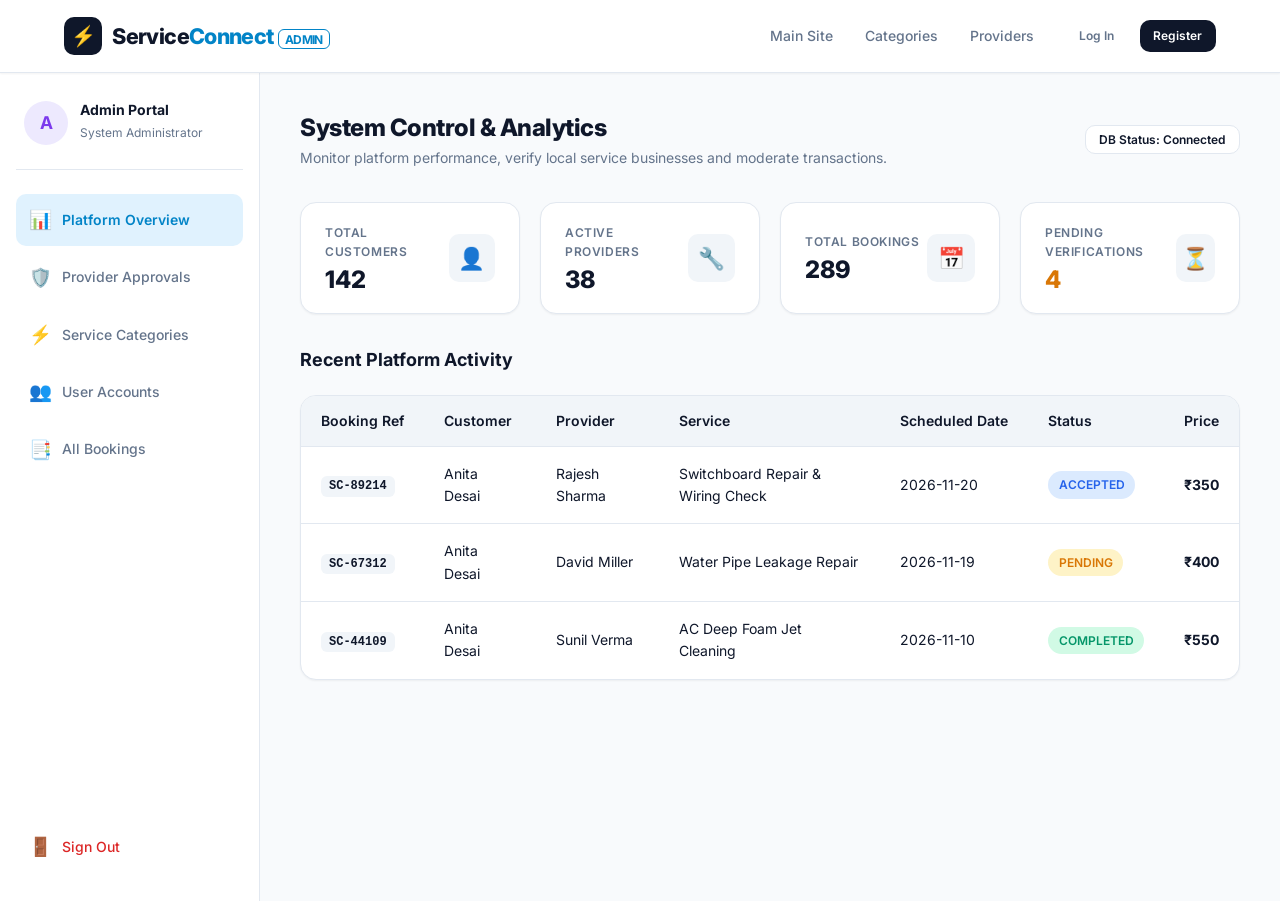
==== frontend/pages/admin-dashboard.html @ 5d3a3330 "Build ServiceConnect full-stack platform (Frontend, Backend, Database, Docs)" ====
<!DOCTYPE html>
<html lang="en">
<head>
  <meta charset="UTF-8">
  <meta name="viewport" content="width=device-width, initial-scale=1.0">
  <title>Admin Dashboard – ServiceConnect</title>
  <link rel="preconnect" href="https://fonts.googleapis.com">
  <link rel="preconnect" href="https://fonts.gstatic.com" crossorigin>
  <link href="https://fonts.googleapis.com/css2?family=Inter:wght@400;500;600;700;800&display=swap" rel="stylesheet">
  <link rel="stylesheet" href="../css/styles.css">
  <link rel="stylesheet" href="../css/dashboard.css">
</head>
<body>

  <!-- Navigation Bar -->
  <header class="navbar">
    <div class="container nav-container">
      <a href="../index.html" class="brand-logo">
        <div class="brand-icon">⚡</div>
        <div class="brand-text">Service<span>Connect</span> <span style="font-size: var(--font-size-xs); color: var(--color-accent); font-weight: 700; border: 1px solid var(--color-accent); padding: 0.1rem 0.4rem; border-radius: var(--radius-sm);">ADMIN</span></div>
      </a>

      <nav class="nav-menu">
        <a href="../index.html" class="nav-link">Main Site</a>
        <a href="categories.html" class="nav-link">Categories</a>
        <a href="providers.html" class="nav-link">Providers</a>
        <div class="nav-actions"></div>
      </nav>

      <button class="mobile-menu-btn" aria-label="Toggle navigation">☰</button>
    </div>
  </header>

  <div class="dashboard-layout">
    <!-- Sidebar -->
    <aside class="dashboard-sidebar">
      <div class="sidebar-user">
        <div class="sidebar-avatar" style="background-color: var(--status-progress-bg); color: var(--status-progress);">A</div>
        <div class="sidebar-user-info">
          <h4>Admin Portal</h4>
          <span class="sidebar-user-role">System Administrator</span>
        </div>
      </div>

      <nav class="sidebar-nav">
        <a class="sidebar-link active" onclick="switchAdminTab('overview', this)">
          <span class="sidebar-link-icon">📊</span>
          <span>Platform Overview</span>
        </a>
        <a class="sidebar-link" onclick="switchAdminTab('approvals', this)">
          <span class="sidebar-link-icon">🛡️</span>
          <span>Provider Approvals</span>
        </a>
        <a class="sidebar-link" onclick="switchAdminTab('categories', this)">
          <span class="sidebar-link-icon">⚡</span>
          <span>Service Categories</span>
        </a>
        <a class="sidebar-link" onclick="switchAdminTab('users', this)">
          <span class="sidebar-link-icon">👥</span>
          <span>User Accounts</span>
        </a>
        <a class="sidebar-link" onclick="switchAdminTab('allBookings', this)">
          <span class="sidebar-link-icon">📑</span>
          <span>All Bookings</span>
        </a>
        <a class="sidebar-link" onclick="Auth.logout()" style="color: var(--status-cancelled); margin-top: auto;">
          <span class="sidebar-link-icon">🚪</span>
          <span>Sign Out</span>
        </a>
      </nav>
    </aside>

    <!-- Main Content Area -->
    <main class="dashboard-main">
      <div class="dashboard-header">
        <div class="dashboard-title-box">
          <h1>System Control & Analytics</h1>
          <p>Monitor platform performance, verify local service businesses and moderate transactions.</p>
        </div>
        <div>
          <button class="btn btn-outline btn-sm" onclick="showToast('Database connection healthy: MySQL 8.0', 'success')">DB Status: Connected</button>
        </div>
      </div>

      <!-- High Level Metrics Grid -->
      <div class="stats-grid">
        <div class="stat-card">
          <div class="stat-info">
            <div class="stat-label">Total Customers</div>
            <div class="stat-value" id="admCustomers">142</div>
          </div>
          <div class="stat-icon">👤</div>
        </div>
        <div class="stat-card">
          <div class="stat-info">
            <div class="stat-label">Active Providers</div>
            <div class="stat-value" id="admProviders">38</div>
          </div>
          <div class="stat-icon">🔧</div>
        </div>
        <div class="stat-card">
          <div class="stat-info">
            <div class="stat-label">Total Bookings</div>
            <div class="stat-value" id="admBookings">289</div>
          </div>
          <div class="stat-icon">📅</div>
        </div>
        <div class="stat-card">
          <div class="stat-info">
            <div class="stat-label">Pending Verifications</div>
            <div class="stat-value" id="admApprovals" style="color: var(--status-pending);">4</div>
          </div>
          <div class="stat-icon" style="color: var(--status-pending);">⏳</div>
        </div>
      </div>

      <!-- SECTION: Overview (Recent Bookings & Quick Actions) -->
      <div id="admSectionOverview">
        <h3 style="font-size: var(--font-size-lg); font-weight: 700; margin-bottom: 1.25rem;">Recent Platform Activity</h3>
        <div class="table-responsive">
          <table class="data-table">
            <thead>
              <tr>
                <th>Booking Ref</th>
                <th>Customer</th>
                <th>Provider</th>
                <th>Service</th>
                <th>Scheduled Date</th>
                <th>Status</th>
                <th>Price</th>
              </tr>
            </thead>
            <tbody id="admRecentBookingsBody">
              <!-- Injected via JS -->
            </tbody>
          </table>
        </div>
      </div>

      <!-- SECTION: Pending Provider Approvals -->
      <div id="admSectionApprovals" style="display: none;">
        <h3 style="font-size: var(--font-size-lg); font-weight: 700; margin-bottom: 1rem;">Provider Registration Approvals</h3>
        <p style="font-size: var(--font-size-sm); color: var(--color-text-muted); margin-bottom: 1.5rem;">Review and verify business credentials before activating provider profiles on search results.</p>

        <div class="table-responsive">
          <table class="data-table">
            <thead>
              <tr>
                <th>Provider Name</th>
                <th>Business Entity</th>
                <th>Category</th>
                <th>Experience</th>
                <th>Service Area</th>
                <th>Status</th>
                <th style="text-align: right;">Review Action</th>
              </tr>
            </thead>
            <tbody id="admApprovalsTableBody">
              <tr>
                <td><strong>Vikram Patel</strong></td>
                <td>Patel Painting Solutions</td>
                <td>Painter</td>
                <td>6 years</td>
                <td>Downtown, South Zone</td>
                <td><span class="badge badge-pending">Pending Review</span></td>
                <td style="text-align: right;">
                  <button class="btn btn-primary btn-sm" onclick="approveProvider(this)">Approve</button>
                  <button class="btn btn-danger btn-sm" onclick="rejectProvider(this)">Reject</button>
                </td>
              </tr>
              <tr>
                <td><strong>Pooja Verma</strong></td>
                <td>Verma Home Culinary Chef</td>
                <td>Cooking Services</td>
                <td>4 years</td>
                <td>Westside, North Hub</td>
                <td><span class="badge badge-pending">Pending Review</span></td>
                <td style="text-align: right;">
                  <button class="btn btn-primary btn-sm" onclick="approveProvider(this)">Approve</button>
                  <button class="btn btn-danger btn-sm" onclick="rejectProvider(this)">Reject</button>
                </td>
              </tr>
            </tbody>
          </table>
        </div>
      </div>

      <!-- SECTION: Service Categories Management -->
      <div id="admSectionCategories" style="display: none;">
        <div style="display: flex; justify-content: space-between; align-items: center; margin-bottom: 1.5rem;">
          <div>
            <h3 style="font-size: var(--font-size-lg); font-weight: 700;">Service Categories Directory</h3>
            <p style="font-size: var(--font-size-sm); color: var(--color-text-muted);">Manage categories, descriptions and active display states.</p>
          </div>
          <button class="btn btn-primary btn-sm" onclick="openAddCategoryModal()">+ Add New Category</button>
        </div>

        <div class="table-responsive">
          <table class="data-table">
            <thead>
              <tr>
                <th>Icon</th>
                <th>Category Name</th>
                <th>Slug</th>
                <th>Description</th>
                <th>Status</th>
                <th style="text-align: right;">Actions</th>
              </tr>
            </thead>
            <tbody id="admCategoriesTableBody">
              <!-- Injected via JS -->
            </tbody>
          </table>
        </div>
      </div>

      <!-- SECTION: User Accounts -->
      <div id="admSectionUsers" style="display: none;">
        <h3 style="font-size: var(--font-size-lg); font-weight: 700; margin-bottom: 1.5rem;">Manage User Accounts</h3>
        <div class="table-responsive">
          <table class="data-table">
            <thead>
              <tr>
                <th>User ID</th>
                <th>Full Name</th>
                <th>Email</th>
                <th>Role</th>
                <th>Account Status</th>
                <th style="text-align: right;">Actions</th>
              </tr>
            </thead>
            <tbody id="admUsersTableBody">
              <tr>
                <td>#USR-101</td>
                <td>Anita Desai</td>
                <td>anita@example.com</td>
                <td><span class="badge badge-completed">CUSTOMER</span></td>
                <td><span class="badge badge-verified">Active</span></td>
                <td style="text-align: right;">
                  <button class="btn btn-outline btn-sm" onclick="toggleSuspend(this)">Suspend</button>
                </td>
              </tr>
              <tr>
                <td>#USR-102</td>
                <td>Rajesh Sharma</td>
                <td>rajesh@example.com</td>
                <td><span class="badge badge-accepted">PROVIDER</span></td>
                <td><span class="badge badge-verified">Active</span></td>
                <td style="text-align: right;">
                  <button class="btn btn-outline btn-sm" onclick="toggleSuspend(this)">Suspend</button>
                </td>
              </tr>
              <tr>
                <td>#USR-103</td>
                <td>David Miller</td>
                <td>david@example.com</td>
                <td><span class="badge badge-accepted">PROVIDER</span></td>
                <td><span class="badge badge-verified">Active</span></td>
                <td style="text-align: right;">
                  <button class="btn btn-outline btn-sm" onclick="toggleSuspend(this)">Suspend</button>
                </td>
              </tr>
            </tbody>
          </table>
        </div>
      </div>

      <!-- SECTION: All Bookings -->
      <div id="admSectionAllBookings" style="display: none;">
        <h3 style="font-size: var(--font-size-lg); font-weight: 700; margin-bottom: 1.5rem;">All Platform Transactions</h3>
        <div class="table-responsive">
          <table class="data-table">
            <thead>
              <tr>
                <th>Booking Ref</th>
                <th>Customer</th>
                <th>Provider</th>
                <th>Service</th>
                <th>Date & Slot</th>
                <th>Status</th>
                <th>Price</th>
              </tr>
            </thead>
            <tbody id="admAllBookingsTableBody">
              <!-- Injected via JS -->
            </tbody>
          </table>
        </div>
      </div>

    </main>
  </div>

  <script src="../js/api.js"></script>
  <script src="../js/auth.js"></script>
  <script src="../js/main.js"></script>
  <script>
    async function initAdminDashboard() {
      // Mock login as admin if not logged in
      let user = Auth.getUser();
      if (!user || user.role !== 'ADMIN') {
        user = { id: 99, email: 'admin@serviceconnect.com', fullName: 'System Admin', role: 'ADMIN' };
        Auth.setUser(user);
      }

      await loadAdminStats();
      await loadAdminBookings();
      await loadAdminCategories();
    }

    async function loadAdminStats() {
      const res = await Api.request('/admin/stats');
      if (res && res.data) {
        document.getElementById('admCustomers').textContent = res.data.totalCustomers;
        document.getElementById('admProviders').textContent = res.data.totalProviders;
        document.getElementById('admBookings').textContent = res.data.totalBookings;
        document.getElementById('admApprovals').textContent = res.data.pendingApprovals;
      }
    }

    async function loadAdminBookings() {
      const res = await Api.request('/bookings');
      if (res && res.data) {
        const bookings = res.data;

        // Render Recent Activity
        const recBody = document.getElementById('admRecentBookingsBody');
        recBody.innerHTML = bookings.slice(0, 5).map(b => `
          <tr>
            <td><span class="ref-tag">${b.reference}</span></td>
            <td>${b.customerName}</td>
            <td>${b.providerName}</td>
            <td>${b.serviceName}</td>
            <td>${b.bookingDate}</td>
            <td><span class="badge ${b.status === 'COMPLETED' ? 'badge-completed' : (b.status === 'ACCEPTED' ? 'badge-accepted' : 'badge-pending')}">${b.status}</span></td>
            <td><strong>${formatCurrency(b.price)}</strong></td>
          </tr>
        `).join('');

        // Render All Bookings
        const allBody = document.getElementById('admAllBookingsTableBody');
        allBody.innerHTML = bookings.map(b => `
          <tr>
            <td><span class="ref-tag">${b.reference}</span></td>
            <td>${b.customerName}</td>
            <td>${b.providerName}</td>
            <td>${b.serviceName}</td>
            <td>${b.bookingDate} (${b.timeSlot})</td>
            <td><span class="badge ${b.status === 'COMPLETED' ? 'badge-completed' : (b.status === 'ACCEPTED' ? 'badge-accepted' : 'badge-pending')}">${b.status}</span></td>
            <td><strong>${formatCurrency(b.price)}</strong></td>
          </tr>
        `).join('');
      }
    }

    async function loadAdminCategories() {
      const res = await Api.request('/categories');
      if (res && res.data) {
        const tbody = document.getElementById('admCategoriesTableBody');
        tbody.innerHTML = res.data.map(c => `
          <tr>
            <td style="font-size: 1.5rem;">${c.icon}</td>
            <td><strong>${c.name}</strong></td>
            <td><code>${c.slug}</code></td>
            <td style="color: var(--color-text-muted); font-size: var(--font-size-xs);">${c.description}</td>
            <td><span class="badge badge-completed">Active</span></td>
            <td style="text-align: right;">
              <button class="btn btn-outline btn-sm" onclick="showToast('Edit Category mode', 'info')">Edit</button>
            </td>
          </tr>
        `).join('');
      }
    }

    function switchAdminTab(tab, el) {
      document.querySelectorAll('.sidebar-link').forEach(l => l.classList.remove('active'));
      el.classList.add('active');

      document.getElementById('admSectionOverview').style.display = (tab === 'overview') ? 'block' : 'none';
      document.getElementById('admSectionApprovals').style.display = (tab === 'approvals') ? 'block' : 'none';
      document.getElementById('admSectionCategories').style.display = (tab === 'categories') ? 'block' : 'none';
      document.getElementById('admSectionUsers').style.display = (tab === 'users') ? 'block' : 'none';
      document.getElementById('admSectionAllBookings').style.display = (tab === 'allBookings') ? 'block' : 'none';
    }

    function approveProvider(btn) {
      const row = btn.closest('tr');
      row.style.opacity = '0.5';
      btn.disabled = true;
      showToast('Provider credentials verified and account activated!', 'success');
      setTimeout(() => row.remove(), 500);
    }

    function rejectProvider(btn) {
      const row = btn.closest('tr');
      row.style.opacity = '0.5';
      btn.disabled = true;
      showToast('Provider registration rejected', 'info');
      setTimeout(() => row.remove(), 500);
    }

    function toggleSuspend(btn) {
      if (btn.textContent === 'Suspend') {
        btn.textContent = 'Activate';
        btn.className = 'btn btn-primary btn-sm';
        showToast('User account suspended', 'error');
      } else {
        btn.textContent = 'Suspend';
        btn.className = 'btn btn-outline btn-sm';
        showToast('User account activated', 'success');
      }
    }

    function openAddCategoryModal() {
      const catName = prompt('Enter new category name:');
      if (catName) {
        showToast(`Category "${catName}" added!`, 'success');
      }
    }

    document.addEventListener('DOMContentLoaded', initAdminDashboard);
  </script>
</body>
</html>
---- frontend/css/styles.css ----
/* ==========================================================================
   ServiceConnect - Main Design System & Global Styles
   ========================================================================== */

:root {
  /* Color Palette */
  --color-primary: #0f172a;       /* Dark Navy Blue */
  --color-primary-light: #1e293b; /* Slightly lighter navy */
  --color-primary-dark: #0a0f1d;  /* Deep Midnight */
  --color-accent: #0284c7;        /* Clean Professional Sky/Cobalt Accent */
  --color-accent-hover: #0369a1;  /* Darker accent hover */
  --color-accent-soft: #e0f2fe;   /* Light accent background */
  
  --color-bg: #f8fafc;            /* Clean light grey/slate background */
  --color-surface: #ffffff;       /* Pure white card surface */
  --color-surface-alt: #f1f5f9;   /* Subtle grey section surface */
  
  --color-text-main: #0f172a;     /* High contrast body text */
  --color-text-muted: #64748b;    /* Secondary text */
  --color-text-light: #94a3b8;    /* Muted captions */
  --color-text-inverse: #ffffff;  /* White on dark */
  
  --color-border: #e2e8f0;        /* Subtle border */
  --color-border-dark: #cbd5e1;   /* Hover border */
  
  /* Status Colors */
  --status-pending: #d97706;      /* Amber */
  --status-pending-bg: #fef3c7;
  --status-accepted: #2563eb;     /* Blue */
  --status-accepted-bg: #dbeafe;
  --status-progress: #7c3aed;     /* Purple */
  --status-progress-bg: #ede9fe;
  --status-completed: #059669;    /* Green */
  --status-completed-bg: #d1fae5;
  --status-cancelled: #dc2626;    /* Red */
  --status-cancelled-bg: #fee2e2;

  /* Typography */
  --font-sans: 'Inter', -apple-system, BlinkMacSystemFont, 'Segoe UI', Roboto, Helvetica, Arial, sans-serif;
  --font-size-xs: 0.75rem;     /* 12px */
  --font-size-sm: 0.875rem;    /* 14px */
  --font-size-base: 1rem;      /* 16px */
  --font-size-lg: 1.125rem;    /* 18px */
  --font-size-xl: 1.25rem;     /* 20px */
  --font-size-2xl: 1.5rem;     /* 24px */
  --font-size-3xl: 1.875rem;   /* 30px */
  --font-size-4xl: 2.25rem;    /* 36px */

  /* Radius & Shadows */
  --radius-sm: 6px;
  --radius-md: 10px;
  --radius-lg: 16px;
  --radius-full: 9999px;
  
  --shadow-xs: 0 1px 2px 0 rgba(0, 0, 0, 0.05);
  --shadow-sm: 0 1px 3px 0 rgba(15, 23, 42, 0.08), 0 1px 2px -1px rgba(15, 23, 42, 0.08);
  --shadow-md: 0 4px 6px -1px rgba(15, 23, 42, 0.08), 0 2px 4px -2px rgba(15, 23, 42, 0.06);
  --shadow-lg: 0 10px 15px -3px rgba(15, 23, 42, 0.08), 0 4px 6px -4px rgba(15, 23, 42, 0.04);
  --shadow-card: 0 2px 8px rgba(15, 23, 42, 0.06);

  /* Transitions */
  --transition-fast: 0.15s ease;
  --transition-normal: 0.25s ease;

  /* Container width */
  --container-max: 1200px;
}

/* ==========================================================================
   Base & Reset
   ========================================================================== */
*, *::before, *::after {
  box-sizing: border-box;
  margin: 0;
  padding: 0;
}

html {
  font-size: 16px;
  scroll-behavior: smooth;
}

body {
  font-family: var(--font-sans);
  background-color: var(--color-bg);
  color: var(--color-text-main);
  line-height: 1.6;
  -webkit-font-smoothing: antialiased;
  min-height: 100vh;
  display: flex;
  flex-direction: column;
}

img, svg {
  display: block;
  max-width: 100%;
}

a {
  color: inherit;
  text-decoration: none;
  transition: color var(--transition-fast);
}

ul, ol {
  list-style: none;
}

button, input, select, textarea {
  font-family: inherit;
  font-size: inherit;
}

button {
  cursor: pointer;
  border: none;
  background: none;
}

/* Accessibility Focus Outline */
:focus-visible {
  outline: 2px solid var(--color-accent);
  outline-offset: 2px;
}

/* ==========================================================================
   Layout Containers & Utilities
   ========================================================================== */
.container {
  width: 100%;
  max-width: var(--container-max);
  margin-left: auto;
  margin-right: auto;
  padding-left: 1.5rem;
  padding-right: 1.5rem;
}

.container-narrow {
  max-width: 800px;
}

.section {
  padding: 4.5rem 0;
}

.section-alt {
  background-color: var(--color-surface-alt);
}

.section-header {
  text-align: center;
  max-width: 640px;
  margin: 0 auto 3rem auto;
}

.section-tag {
  display: inline-block;
  font-size: var(--font-size-xs);
  font-weight: 600;
  letter-spacing: 0.08em;
  text-transform: uppercase;
  color: var(--color-accent);
  background-color: var(--color-accent-soft);
  padding: 0.35rem 0.85rem;
  border-radius: var(--radius-full);
  margin-bottom: 0.75rem;
}

.section-title {
  font-size: var(--font-size-3xl);
  font-weight: 700;
  color: var(--color-primary);
  margin-bottom: 0.75rem;
  letter-spacing: -0.02em;
}

.section-subtitle {
  font-size: var(--font-size-base);
  color: var(--color-text-muted);
}

/* ==========================================================================
   Navigation Bar
   ========================================================================== */
.navbar {
  position: sticky;
  top: 0;
  z-index: 100;
  background-color: var(--color-surface);
  border-bottom: 1px solid var(--color-border);
  box-shadow: var(--shadow-xs);
}

.nav-container {
  display: flex;
  align-items: center;
  justify-content: space-between;
  height: 4.5rem;
}

.brand-logo {
  display: flex;
  align-items: center;
  gap: 0.65rem;
  font-size: 1.35rem;
  font-weight: 800;
  color: var(--color-primary);
  letter-spacing: -0.03em;
}

.brand-icon {
  width: 38px;
  height: 38px;
  background-color: var(--color-primary);
  color: #ffffff;
  border-radius: var(--radius-md);
  display: flex;
  align-items: center;
  justify-content: center;
  font-size: 1.25rem;
}

.brand-text span {
  color: var(--color-accent);
}

.nav-menu {
  display: flex;
  align-items: center;
  gap: 2rem;
}

.nav-link {
  font-size: var(--font-size-sm);
  font-weight: 500;
  color: var(--color-text-muted);
  transition: color var(--transition-fast);
}

.nav-link:hover, .nav-link.active {
  color: var(--color-primary);
  font-weight: 600;
}

.nav-actions {
  display: flex;
  align-items: center;
  gap: 0.75rem;
}

.mobile-menu-btn {
  display: none;
  background: none;
  border: none;
  padding: 0.5rem;
  color: var(--color-primary);
  font-size: 1.5rem;
}

/* ==========================================================================
   Buttons
   ========================================================================== */
.btn {
  display: inline-flex;
  align-items: center;
  justify-content: center;
  gap: 0.5rem;
  padding: 0.65rem 1.25rem;
  font-size: var(--font-size-sm);
  font-weight: 600;
  border-radius: var(--radius-md);
  transition: all var(--transition-fast);
  text-decoration: none;
  white-space: nowrap;
}

.btn-primary {
  background-color: var(--color-primary);
  color: #ffffff;
}

.btn-primary:hover {
  background-color: var(--color-primary-light);
  transform: translateY(-1px);
}

.btn-accent {
  background-color: var(--color-accent);
  color: #ffffff;
}

.btn-accent:hover {
  background-color: var(--color-accent-hover);
  transform: translateY(-1px);
}

.btn-outline {
  border: 1px solid var(--color-border);
  background-color: var(--color-surface);
  color: var(--color-text-main);
}

.btn-outline:hover {
  border-color: var(--color-primary);
  background-color: var(--color-surface-alt);
}

.btn-text {
  color: var(--color-text-muted);
  padding: 0.5rem 0.75rem;
}

.btn-text:hover {
  color: var(--color-primary);
}

.btn-danger {
  background-color: var(--status-cancelled);
  color: #ffffff;
}

.btn-danger:hover {
  background-color: #b91c1c;
}

.btn-sm {
  padding: 0.4rem 0.85rem;
  font-size: var(--font-size-xs);
}

.btn-lg {
  padding: 0.85rem 1.75rem;
  font-size: var(--font-size-base);
}

.btn-block {
  width: 100%;
}

.btn:disabled {
  opacity: 0.6;
  cursor: not-allowed;
  transform: none !important;
}

/* ==========================================================================
   Forms & Inputs
   ========================================================================== */
.form-group {
  margin-bottom: 1.25rem;
}

.form-label {
  display: block;
  font-size: var(--font-size-sm);
  font-weight: 600;
  color: var(--color-primary);
  margin-bottom: 0.4rem;
}

.form-control {
  width: 100%;
  padding: 0.7rem 0.9rem;
  font-size: var(--font-size-sm);
  color: var(--color-text-main);
  background-color: var(--color-surface);
  border: 1px solid var(--color-border);
  border-radius: var(--radius-md);
  transition: border-color var(--transition-fast), box-shadow var(--transition-fast);
}

.form-control:focus {
  border-color: var(--color-accent);
  box-shadow: 0 0 0 3px rgba(2, 132, 199, 0.15);
  outline: none;
}

.form-control::placeholder {
  color: var(--color-text-light);
}

.form-hint {
  font-size: var(--font-size-xs);
  color: var(--color-text-muted);
  margin-top: 0.35rem;
}

.form-error {
  font-size: var(--font-size-xs);
  color: var(--status-cancelled);
  margin-top: 0.35rem;
  display: none;
}

.form-row {
  display: grid;
  grid-template-columns: repeat(auto-fit, minmax(220px, 1fr));
  gap: 1rem;
}

/* ==========================================================================
   Badges & Indicators
   ========================================================================== */
.badge {
  display: inline-flex;
  align-items: center;
  gap: 0.35rem;
  padding: 0.25rem 0.65rem;
  font-size: var(--font-size-xs);
  font-weight: 600;
  border-radius: var(--radius-full);
  text-transform: capitalize;
}

.badge-pending {
  background-color: var(--status-pending-bg);
  color: var(--status-pending);
}

.badge-accepted {
  background-color: var(--status-accepted-bg);
  color: var(--status-accepted);
}

.badge-progress {
  background-color: var(--status-progress-bg);
  color: var(--status-progress);
}

.badge-completed {
  background-color: var(--status-completed-bg);
  color: var(--status-completed);
}

.badge-cancelled, .badge-rejected {
  background-color: var(--status-cancelled-bg);
  color: var(--status-cancelled);
}

.badge-verified {
  background-color: #ecfdf5;
  color: #059669;
  border: 1px solid #a7f3d0;
}

.rating-pill {
  display: inline-flex;
  align-items: center;
  gap: 0.25rem;
  font-weight: 700;
  font-size: var(--font-size-sm);
  color: #b45309;
  background-color: #fef3c7;
  padding: 0.2rem 0.5rem;
  border-radius: var(--radius-sm);
}

.star-icon {
  color: #f59e0b;
}

/* ==========================================================================
   Cards
   ========================================================================== */
.card {
  background-color: var(--color-surface);
  border: 1px solid var(--color-border);
  border-radius: var(--radius-lg);
  box-shadow: var(--shadow-sm);
  padding: 1.5rem;
  transition: transform var(--transition-fast), box-shadow var(--transition-fast), border-color var(--transition-fast);
}

.card-hover:hover {
  transform: translateY(-3px);
  box-shadow: var(--shadow-md);
  border-color: var(--color-border-dark);
}

/* ==========================================================================
   Category Card
   ========================================================================== */
.category-grid {
  display: grid;
  grid-template-columns: repeat(auto-fill, minmax(200px, 1fr));
  gap: 1.25rem;
}

.category-card {
  background-color: var(--color-surface);
  border: 1px solid var(--color-border);
  border-radius: var(--radius-lg);
  padding: 1.5rem 1.25rem;
  text-align: center;
  display: flex;
  flex-direction: column;
  align-items: center;
  transition: all var(--transition-fast);
  cursor: pointer;
  text-decoration: none;
  color: inherit;
}

.category-card:hover {
  border-color: var(--color-accent);
  box-shadow: var(--shadow-md);
  transform: translateY(-3px);
}

.category-icon-box {
  width: 58px;
  height: 58px;
  border-radius: var(--radius-md);
  background-color: var(--color-accent-soft);
  color: var(--color-accent);
  display: flex;
  align-items: center;
  justify-content: center;
  font-size: 1.75rem;
  margin-bottom: 1rem;
  transition: background-color var(--transition-fast), color var(--transition-fast);
}

.category-card:hover .category-icon-box {
  background-color: var(--color-accent);
  color: #ffffff;
}

.category-name {
  font-size: var(--font-size-base);
  font-weight: 700;
  color: var(--color-primary);
  margin-bottom: 0.25rem;
}

.category-desc {
  font-size: var(--font-size-xs);
  color: var(--color-text-muted);
  line-height: 1.4;
}

/* ==========================================================================
   Provider Card
   ========================================================================== */
.provider-grid {
  display: grid;
  grid-template-columns: repeat(auto-fill, minmax(320px, 1fr));
  gap: 1.5rem;
}

.provider-card {
  background-color: var(--color-surface);
  border: 1px solid var(--color-border);
  border-radius: var(--radius-lg);
  padding: 1.5rem;
  display: flex;
  flex-direction: column;
  box-shadow: var(--shadow-sm);
  transition: all var(--transition-fast);
}

.provider-card:hover {
  border-color: var(--color-border-dark);
  box-shadow: var(--shadow-md);
}

.provider-header {
  display: flex;
  align-items: flex-start;
  gap: 1rem;
  margin-bottom: 1rem;
}

.provider-avatar {
  width: 60px;
  height: 60px;
  border-radius: var(--radius-md);
  object-fit: cover;
  background-color: var(--color-surface-alt);
  display: flex;
  align-items: center;
  justify-content: center;
  font-weight: 700;
  font-size: 1.25rem;
  color: var(--color-primary);
  flex-shrink: 0;
}

.provider-info {
  flex: 1;
  min-width: 0;
}

.provider-name {
  font-size: var(--font-size-lg);
  font-weight: 700;
  color: var(--color-primary);
  margin-bottom: 0.2rem;
  display: flex;
  align-items: center;
  gap: 0.4rem;
}

.provider-category {
  font-size: var(--font-size-sm);
  color: var(--color-accent);
  font-weight: 600;
  margin-bottom: 0.25rem;
}

.provider-meta {
  display: flex;
  align-items: center;
  flex-wrap: wrap;
  gap: 0.75rem;
  font-size: var(--font-size-xs);
  color: var(--color-text-muted);
  margin-top: 0.5rem;
}

.provider-meta-item {
  display: flex;
  align-items: center;
  gap: 0.25rem;
}

.provider-body {
  flex: 1;
  margin-bottom: 1.25rem;
}

.provider-bio {
  font-size: var(--font-size-sm);
  color: var(--color-text-muted);
  margin-bottom: 1rem;
  line-height: 1.5;
  display: -webkit-box;
  -webkit-line-clamp: 2;
  -webkit-box-orient: vertical;
  overflow: hidden;
}

.provider-pricing-row {
  display: flex;
  align-items: baseline;
  justify-content: space-between;
  padding-top: 0.75rem;
  border-top: 1px dashed var(--color-border);
}

.price-label {
  font-size: var(--font-size-xs);
  color: var(--color-text-muted);
}

.price-val {
  font-size: var(--font-size-lg);
  font-weight: 700;
  color: var(--color-primary);
}

.provider-footer-actions {
  display: grid;
  grid-template-columns: 1fr 1fr;
  gap: 0.75rem;
}

/* ==========================================================================
   Hero Section
   ========================================================================== */
.hero {
  background-color: var(--color-surface);
  border-bottom: 1px solid var(--color-border);
  padding: 4.5rem 0 4rem 0;
}

.hero-inner {
  text-align: center;
  max-width: 820px;
  margin: 0 auto;
}

.hero-tagline {
  display: inline-block;
  font-size: var(--font-size-xs);
  font-weight: 700;
  letter-spacing: 0.1em;
  text-transform: uppercase;
  color: var(--color-accent);
  background-color: var(--color-accent-soft);
  padding: 0.35rem 0.95rem;
  border-radius: var(--radius-full);
  margin-bottom: 1rem;
}

.hero-title {
  font-size: clamp(2rem, 5vw, 3.25rem);
  font-weight: 800;
  line-height: 1.2;
  letter-spacing: -0.03em;
  color: var(--color-primary);
  margin-bottom: 1rem;
}

.hero-title span {
  color: var(--color-accent);
}

.hero-subtitle {
  font-size: clamp(1rem, 2vw, 1.2rem);
  color: var(--color-text-muted);
  margin-bottom: 2.5rem;
  max-width: 620px;
  margin-left: auto;
  margin-right: auto;
}

/* Prominent Search Bar */
.search-box-card {
  background: var(--color-surface);
  border: 1px solid var(--color-border);
  border-radius: var(--radius-lg);
  box-shadow: var(--shadow-lg);
  padding: 0.75rem;
  display: flex;
  flex-wrap: wrap;
  gap: 0.75rem;
  align-items: center;
}

.search-field {
  flex: 1 1 200px;
  display: flex;
  align-items: center;
  gap: 0.75rem;
  padding: 0.6rem 1rem;
  border-radius: var(--radius-md);
  background-color: var(--color-surface-alt);
}

.search-field-icon {
  color: var(--color-text-muted);
  font-size: 1.1rem;
}

.search-field input, .search-field select {
  width: 100%;
  border: none;
  background: transparent;
  font-size: var(--font-size-sm);
  color: var(--color-text-main);
  outline: none;
}

.search-field input::placeholder {
  color: var(--color-text-light);
}

.search-btn {
  flex: 0 0 auto;
}

/* ==========================================================================
   Steps Section (How It Works)
   ========================================================================== */
.steps-grid {
  display: grid;
  grid-template-columns: repeat(auto-fit, minmax(240px, 1fr));
  gap: 2rem;
  position: relative;
}

.step-card {
  text-align: center;
  padding: 2rem 1.5rem;
  background: var(--color-surface);
  border: 1px solid var(--color-border);
  border-radius: var(--radius-lg);
  box-shadow: var(--shadow-xs);
  position: relative;
}

.step-number {
  width: 44px;
  height: 44px;
  background-color: var(--color-primary);
  color: #ffffff;
  border-radius: var(--radius-full);
  display: flex;
  align-items: center;
  justify-content: center;
  font-weight: 700;
  font-size: var(--font-size-lg);
  margin: 0 auto 1.25rem auto;
}

.step-title {
  font-size: var(--font-size-lg);
  font-weight: 700;
  color: var(--color-primary);
  margin-bottom: 0.5rem;
}

.step-text {
  font-size: var(--font-size-sm);
  color: var(--color-text-muted);
}

/* ==========================================================================
   Why Choose ServiceConnect Section
   ========================================================================== */
.features-grid {
  display: grid;
  grid-template-columns: repeat(auto-fit, minmax(260px, 1fr));
  gap: 1.5rem;
}

.feature-box {
  background: var(--color-surface);
  border: 1px solid var(--color-border);
  border-radius: var(--radius-lg);
  padding: 2rem 1.5rem;
  transition: transform var(--transition-fast);
}

.feature-box:hover {
  transform: translateY(-2px);
}

.feature-icon-wrapper {
  width: 48px;
  height: 48px;
  border-radius: var(--radius-md);
  background-color: var(--color-accent-soft);
  color: var(--color-accent);
  display: flex;
  align-items: center;
  justify-content: center;
  font-size: 1.5rem;
  margin-bottom: 1.25rem;
}

.feature-title {
  font-size: var(--font-size-lg);
  font-weight: 700;
  color: var(--color-primary);
  margin-bottom: 0.5rem;
}

.feature-text {
  font-size: var(--font-size-sm);
  color: var(--color-text-muted);
}

/* ==========================================================================
   CTA Banner
   ========================================================================== */
.cta-banner {
  background-color: var(--color-primary);
  color: #ffffff;
  border-radius: var(--radius-lg);
  padding: 3.5rem 2.5rem;
  text-align: center;
  box-shadow: var(--shadow-lg);
}

.cta-banner h2 {
  font-size: var(--font-size-3xl);
  font-weight: 800;
  margin-bottom: 0.75rem;
  letter-spacing: -0.02em;
}

.cta-banner p {
  color: #94a3b8;
  max-width: 600px;
  margin: 0 auto 2rem auto;
  font-size: var(--font-size-base);
}

.cta-buttons {
  display: flex;
  gap: 1rem;
  justify-content: center;
  flex-wrap: wrap;
}

/* ==========================================================================
   Footer
   ========================================================================== */
.footer {
  margin-top: auto;
  background-color: #0b1120;
  color: #94a3b8;
  border-top: 1px solid #1e293b;
  padding: 4rem 0 2rem 0;
  font-size: var(--font-size-sm);
}

.footer-grid {
  display: grid;
  grid-template-columns: 2fr 1fr 1fr 1fr;
  gap: 3rem;
  margin-bottom: 3rem;
}

.footer-brand h3 {
  color: #ffffff;
  font-size: 1.35rem;
  font-weight: 800;
  margin-bottom: 0.75rem;
}

.footer-brand p {
  line-height: 1.6;
  max-width: 320px;
}

.footer-col h4 {
  color: #ffffff;
  font-size: var(--font-size-base);
  font-weight: 600;
  margin-bottom: 1.25rem;
}

.footer-links li {
  margin-bottom: 0.65rem;
}

.footer-links a:hover {
  color: #ffffff;
}

.footer-bottom {
  padding-top: 2rem;
  border-top: 1px solid #1e293b;
  display: flex;
  align-items: center;
  justify-content: space-between;
  flex-wrap: wrap;
  gap: 1rem;
  font-size: var(--font-size-xs);
}

/* ==========================================================================
   Toast Notifications & Modal System
   ========================================================================== */
.toast-container {
  position: fixed;
  top: 1.5rem;
  right: 1.5rem;
  z-index: 1000;
  display: flex;
  flex-direction: column;
  gap: 0.75rem;
  max-width: 380px;
  pointer-events: none;
}

.toast {
  pointer-events: auto;
  background-color: var(--color-surface);
  border: 1px solid var(--color-border);
  box-shadow: var(--shadow-lg);
  border-radius: var(--radius-md);
  padding: 0.85rem 1.25rem;
  font-size: var(--font-size-sm);
  display: flex;
  align-items: center;
  gap: 0.75rem;
  animation: slideIn 0.25s ease-out;
}

.toast-success {
  border-left: 4px solid var(--status-completed);
}

.toast-error {
  border-left: 4px solid var(--status-cancelled);
}

.toast-info {
  border-left: 4px solid var(--color-accent);
}

@keyframes slideIn {
  from {
    transform: translateX(100%);
    opacity: 0;
  }
  to {
    transform: translateX(0);
    opacity: 1;
  }
}

/* Modal */
.modal-backdrop {
  position: fixed;
  top: 0;
  left: 0;
  right: 0;
  bottom: 0;
  background-color: rgba(15, 23, 42, 0.6);
  backdrop-filter: blur(2px);
  z-index: 200;
  display: none;
  align-items: center;
  justify-content: center;
  padding: 1rem;
}

.modal-backdrop.active {
  display: flex;
}

.modal-card {
  background-color: var(--color-surface);
  border-radius: var(--radius-lg);
  box-shadow: var(--shadow-lg);
  width: 100%;
  max-width: 520px;
  max-height: 90vh;
  overflow-y: auto;
  border: 1px solid var(--color-border);
}

.modal-header {
  padding: 1.25rem 1.5rem;
  border-bottom: 1px solid var(--color-border);
  display: flex;
  align-items: center;
  justify-content: space-between;
}

.modal-title {
  font-size: var(--font-size-lg);
  font-weight: 700;
  color: var(--color-primary);
}

.modal-close-btn {
  font-size: 1.25rem;
  color: var(--color-text-muted);
  padding: 0.25rem;
  cursor: pointer;
}

.modal-close-btn:hover {
  color: var(--color-primary);
}

.modal-body {
  padding: 1.5rem;
}

.modal-footer {
  padding: 1rem 1.5rem;
  background-color: var(--color-surface-alt);
  border-top: 1px solid var(--color-border);
  display: flex;
  justify-content: flex-end;
  gap: 0.75rem;
  border-bottom-left-radius: var(--radius-lg);
  border-bottom-right-radius: var(--radius-lg);
}

/* ==========================================================================
   Responsive Breakpoints
   ========================================================================== */
@media (max-width: 900px) {
  .footer-grid {
    grid-template-columns: 1fr 1fr;
    gap: 2rem;
  }
}

@media (max-width: 768px) {
  .nav-menu {
    position: fixed;
    top: 4.5rem;
    left: 0;
    right: 0;
    background-color: var(--color-surface);
    flex-direction: column;
    padding: 1.5rem;
    gap: 1.25rem;
    border-bottom: 1px solid var(--color-border);
    box-shadow: var(--shadow-md);
    display: none;
  }

  .nav-menu.active {
    display: flex;
  }

  .mobile-menu-btn {
    display: block;
  }

  .nav-actions {
    display: none;
  }

  .nav-menu .nav-actions {
    display: flex;
    flex-direction: column;
    width: 100%;
    margin-top: 0.5rem;
  }

  .nav-menu .btn {
    width: 100%;
  }

  .hero {
    padding: 3rem 0;
  }

  .search-box-card {
    flex-direction: column;
  }

  .search-field {
    width: 100%;
  }

  .search-btn {
    width: 100%;
  }

  .footer-grid {
    grid-template-columns: 1fr;
  }

  .footer-bottom {
    flex-direction: column;
    text-align: center;
  }
}
---- frontend/css/dashboard.css ----
/* ==========================================================================
   ServiceConnect - Dashboard Styles (Customer, Provider, Admin)
   ========================================================================== */

.dashboard-layout {
  display: flex;
  min-height: calc(100vh - 4.5rem);
  background-color: var(--color-bg);
}

/* Sidebar */
.dashboard-sidebar {
  width: 260px;
  background-color: var(--color-surface);
  border-right: 1px solid var(--color-border);
  padding: 1.75rem 1rem;
  display: flex;
  flex-direction: column;
  flex-shrink: 0;
}

.sidebar-user {
  padding: 0 0.5rem 1.5rem 0.5rem;
  border-bottom: 1px solid var(--color-border);
  margin-bottom: 1.5rem;
  display: flex;
  align-items: center;
  gap: 0.75rem;
}

.sidebar-avatar {
  width: 44px;
  height: 44px;
  border-radius: var(--radius-full);
  background-color: var(--color-accent-soft);
  color: var(--color-accent);
  display: flex;
  align-items: center;
  justify-content: center;
  font-weight: 700;
  font-size: 1.1rem;
}

.sidebar-user-info h4 {
  font-size: var(--font-size-sm);
  font-weight: 700;
  color: var(--color-primary);
  line-height: 1.2;
}

.sidebar-user-role {
  font-size: var(--font-size-xs);
  color: var(--color-text-muted);
  text-transform: capitalize;
}

.sidebar-nav {
  display: flex;
  flex-direction: column;
  gap: 0.35rem;
  flex: 1;
}

.sidebar-link {
  display: flex;
  align-items: center;
  gap: 0.75rem;
  padding: 0.7rem 0.9rem;
  font-size: var(--font-size-sm);
  font-weight: 500;
  color: var(--color-text-muted);
  border-radius: var(--radius-md);
  transition: all var(--transition-fast);
  cursor: pointer;
}

.sidebar-link:hover {
  background-color: var(--color-surface-alt);
  color: var(--color-primary);
}

.sidebar-link.active {
  background-color: var(--color-accent-soft);
  color: var(--color-accent);
  font-weight: 600;
}

.sidebar-link-icon {
  font-size: 1.15rem;
  width: 20px;
  display: flex;
  align-items: center;
  justify-content: center;
}

/* Dashboard Content Area */
.dashboard-main {
  flex: 1;
  padding: 2.25rem 2.5rem;
  overflow-x: hidden;
}

.dashboard-header {
  display: flex;
  align-items: center;
  justify-content: space-between;
  margin-bottom: 2rem;
  flex-wrap: wrap;
  gap: 1rem;
}

.dashboard-title-box h1 {
  font-size: var(--font-size-2xl);
  font-weight: 800;
  color: var(--color-primary);
  letter-spacing: -0.02em;
}

.dashboard-title-box p {
  font-size: var(--font-size-sm);
  color: var(--color-text-muted);
}

/* Metrics / Stats Grid */
.stats-grid {
  display: grid;
  grid-template-columns: repeat(auto-fit, minmax(210px, 1fr));
  gap: 1.25rem;
  margin-bottom: 2rem;
}

.stat-card {
  background-color: var(--color-surface);
  border: 1px solid var(--color-border);
  border-radius: var(--radius-lg);
  padding: 1.25rem 1.5rem;
  box-shadow: var(--shadow-xs);
  display: flex;
  align-items: center;
  justify-content: space-between;
}

.stat-info .stat-label {
  font-size: var(--font-size-xs);
  font-weight: 600;
  color: var(--color-text-muted);
  text-transform: uppercase;
  letter-spacing: 0.05em;
  margin-bottom: 0.35rem;
}

.stat-info .stat-value {
  font-size: var(--font-size-2xl);
  font-weight: 800;
  color: var(--color-primary);
  line-height: 1.1;
}

.stat-icon {
  width: 48px;
  height: 48px;
  border-radius: var(--radius-md);
  background-color: var(--color-surface-alt);
  color: var(--color-primary);
  display: flex;
  align-items: center;
  justify-content: center;
  font-size: 1.35rem;
}

/* Tab Navigation */
.filter-tabs {
  display: flex;
  align-items: center;
  gap: 0.5rem;
  border-bottom: 1px solid var(--color-border);
  margin-bottom: 1.5rem;
  overflow-x: auto;
  padding-bottom: -1px;
}

.filter-tab {
  padding: 0.65rem 1.15rem;
  font-size: var(--font-size-sm);
  font-weight: 500;
  color: var(--color-text-muted);
  border-bottom: 2px solid transparent;
  cursor: pointer;
  white-space: nowrap;
  transition: all var(--transition-fast);
}

.filter-tab:hover {
  color: var(--color-primary);
}

.filter-tab.active {
  color: var(--color-accent);
  font-weight: 600;
  border-bottom-color: var(--color-accent);
}

/* Tables */
.table-responsive {
  width: 100%;
  overflow-x: auto;
  border-radius: var(--radius-lg);
  background: var(--color-surface);
  border: 1px solid var(--color-border);
  box-shadow: var(--shadow-xs);
}

.data-table {
  width: 100%;
  border-collapse: collapse;
  font-size: var(--font-size-sm);
  text-align: left;
}

.data-table th {
  background-color: var(--color-surface-alt);
  padding: 0.85rem 1.25rem;
  font-weight: 600;
  color: var(--color-primary);
  border-bottom: 1px solid var(--color-border);
  white-space: nowrap;
}

.data-table td {
  padding: 1rem 1.25rem;
  border-bottom: 1px solid var(--color-border);
  color: var(--color-text-main);
  vertical-align: middle;
}

.data-table tr:last-child td {
  border-bottom: none;
}

.data-table tr:hover td {
  background-color: #fcfdfe;
}

/* Booking Reference Tag */
.ref-tag {
  font-family: monospace;
  font-size: var(--font-size-xs);
  font-weight: 700;
  color: var(--color-primary);
  background-color: var(--color-surface-alt);
  padding: 0.2rem 0.5rem;
  border-radius: var(--radius-sm);
}

/* Action button group */
.action-group {
  display: flex;
  align-items: center;
  gap: 0.5rem;
}

/* Empty State */
.empty-state {
  text-align: center;
  padding: 4rem 1.5rem;
  background-color: var(--color-surface);
  border-radius: var(--radius-lg);
  border: 1px dashed var(--color-border);
}

.empty-state-icon {
  font-size: 2.75rem;
  color: var(--color-text-light);
  margin-bottom: 1rem;
}

.empty-state h3 {
  font-size: var(--font-size-lg);
  font-weight: 700;
  color: var(--color-primary);
  margin-bottom: 0.5rem;
}

.empty-state p {
  font-size: var(--font-size-sm);
  color: var(--color-text-muted);
  max-width: 400px;
  margin: 0 auto 1.5rem auto;
}

/* Star Rating Selector in Review Modal */
.star-rating-select {
  display: flex;
  gap: 0.5rem;
  font-size: 1.75rem;
  cursor: pointer;
  color: #cbd5e1;
}

.star-rating-select .star.selected,
.star-rating-select .star.hover {
  color: #f59e0b;
}

/* Responsive Dashboard */
@media (max-width: 992px) {
  .dashboard-layout {
    flex-direction: column;
  }

  .dashboard-sidebar {
    width: 100%;
    border-right: none;
    border-bottom: 1px solid var(--color-border);
    padding: 1rem;
  }

  .sidebar-nav {
    flex-direction: row;
    overflow-x: auto;
    padding-bottom: 0.5rem;
  }

  .sidebar-link {
    white-space: nowrap;
  }

  .sidebar-user {
    display: none;
  }

  .dashboard-main {
    padding: 1.5rem 1rem;
  }
}
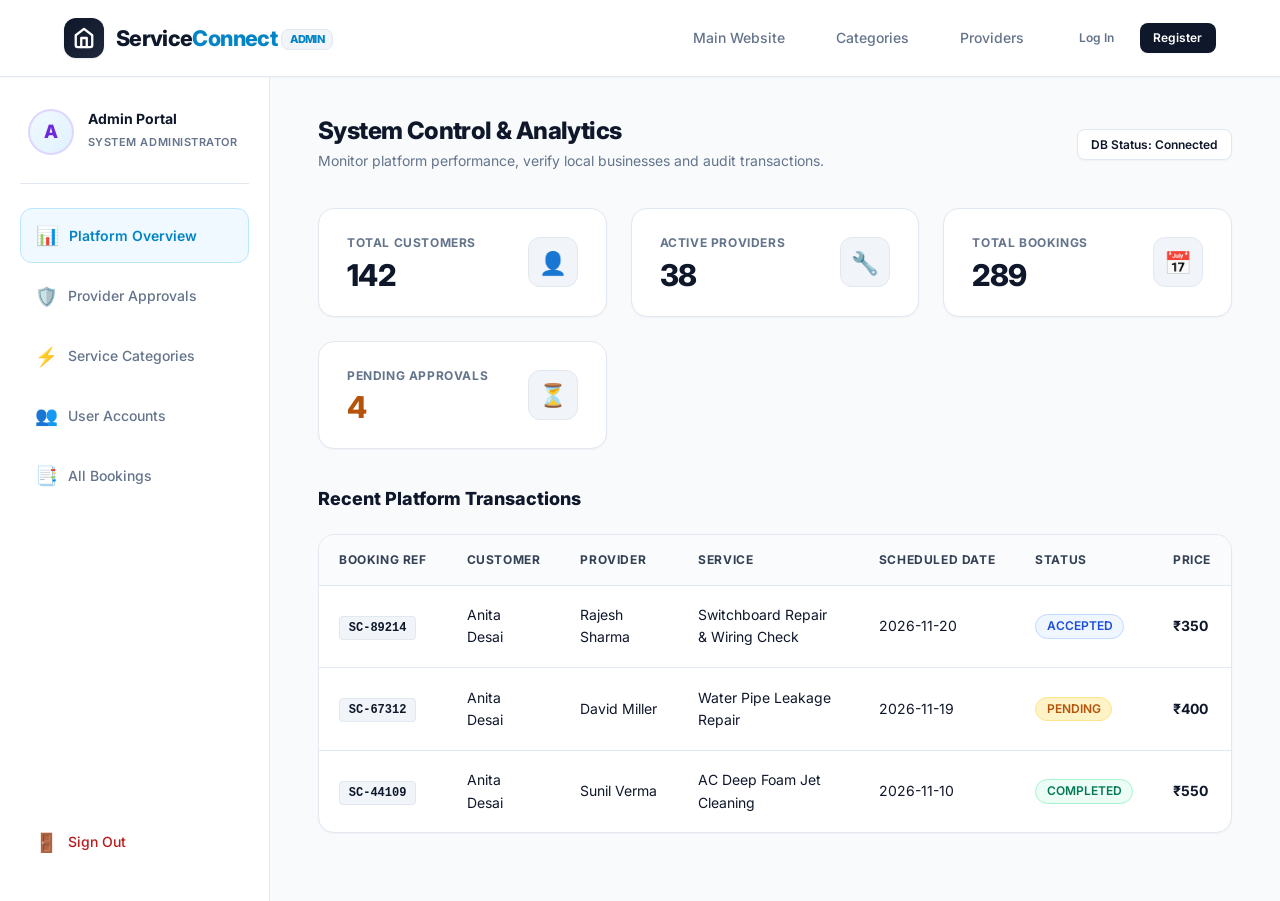
==== commit ed0fd42a: "Elevate UI/UX design: SVG icons, trust bars, segmented tabs, and responsive layout polish" ====
--- a/frontend/pages/admin-dashboard.html
+++ b/frontend/pages/admin-dashboard.html
@@ -16,12 +16,17 @@
   <header class="navbar">
     <div class="container nav-container">
       <a href="../index.html" class="brand-logo">
-        <div class="brand-icon">⚡</div>
-        <div class="brand-text">Service<span>Connect</span> <span style="font-size: var(--font-size-xs); color: var(--color-accent); font-weight: 700; border: 1px solid var(--color-accent); padding: 0.1rem 0.4rem; border-radius: var(--radius-sm);">ADMIN</span></div>
+        <div class="brand-icon">
+          <svg viewBox="0 0 24 24" stroke-width="2.5" stroke-linecap="round" stroke-linejoin="round">
+            <path d="M3 9l9-7 9 7v11a2 2 0 0 1-2 2H5a2 2 0 0 1-2-2z"></path>
+            <polyline points="9 22 9 12 15 12 15 22"></polyline>
+          </svg>
+        </div>
+        <div class="brand-text">Service<span>Connect</span> <span style="font-size: var(--font-size-2xs); background: var(--color-surface-alt); border: 1px solid var(--color-border); color: var(--color-accent); font-weight: 800; padding: 0.15rem 0.5rem; border-radius: var(--radius-sm); vertical-align: middle;">ADMIN</span></div>
       </a>
 
       <nav class="nav-menu">
-        <a href="../index.html" class="nav-link">Main Site</a>
+        <a href="../index.html" class="nav-link">Main Website</a>
         <a href="categories.html" class="nav-link">Categories</a>
         <a href="providers.html" class="nav-link">Providers</a>
         <div class="nav-actions"></div>
@@ -35,7 +40,7 @@
     <!-- Sidebar -->
     <aside class="dashboard-sidebar">
       <div class="sidebar-user">
-        <div class="sidebar-avatar" style="background-color: var(--status-progress-bg); color: var(--status-progress);">A</div>
+        <div class="sidebar-avatar" style="background-color: var(--status-progress-bg); color: var(--status-progress); border-color: var(--status-progress-border);">A</div>
         <div class="sidebar-user-info">
           <h4>Admin Portal</h4>
           <span class="sidebar-user-role">System Administrator</span>
@@ -75,7 +80,7 @@
       <div class="dashboard-header">
         <div class="dashboard-title-box">
           <h1>System Control & Analytics</h1>
-          <p>Monitor platform performance, verify local service businesses and moderate transactions.</p>
+          <p>Monitor platform performance, verify local businesses and audit transactions.</p>
         </div>
         <div>
           <button class="btn btn-outline btn-sm" onclick="showToast('Database connection healthy: MySQL 8.0', 'success')">DB Status: Connected</button>
@@ -107,7 +112,7 @@
         </div>
         <div class="stat-card">
           <div class="stat-info">
-            <div class="stat-label">Pending Verifications</div>
+            <div class="stat-label">Pending Approvals</div>
             <div class="stat-value" id="admApprovals" style="color: var(--status-pending);">4</div>
           </div>
           <div class="stat-icon" style="color: var(--status-pending);">⏳</div>
@@ -116,7 +121,7 @@
 
       <!-- SECTION: Overview (Recent Bookings & Quick Actions) -->
       <div id="admSectionOverview">
-        <h3 style="font-size: var(--font-size-lg); font-weight: 700; margin-bottom: 1.25rem;">Recent Platform Activity</h3>
+        <h3 style="font-size: var(--font-size-lg); font-weight: 800; margin-bottom: 1.25rem;">Recent Platform Transactions</h3>
         <div class="table-responsive">
           <table class="data-table">
             <thead>
@@ -139,7 +144,7 @@
 
       <!-- SECTION: Pending Provider Approvals -->
       <div id="admSectionApprovals" style="display: none;">
-        <h3 style="font-size: var(--font-size-lg); font-weight: 700; margin-bottom: 1rem;">Provider Registration Approvals</h3>
+        <h3 style="font-size: var(--font-size-lg); font-weight: 800; margin-bottom: 0.5rem;">Provider Registration Approvals</h3>
         <p style="font-size: var(--font-size-sm); color: var(--color-text-muted); margin-bottom: 1.5rem;">Review and verify business credentials before activating provider profiles on search results.</p>
 
         <div class="table-responsive">
@@ -187,10 +192,10 @@
 
       <!-- SECTION: Service Categories Management -->
       <div id="admSectionCategories" style="display: none;">
-        <div style="display: flex; justify-content: space-between; align-items: center; margin-bottom: 1.5rem;">
+        <div style="display: flex; justify-content: space-between; align-items: center; margin-bottom: 1.5rem; flex-wrap: wrap; gap: 0.5rem;">
           <div>
-            <h3 style="font-size: var(--font-size-lg); font-weight: 700;">Service Categories Directory</h3>
-            <p style="font-size: var(--font-size-sm); color: var(--color-text-muted);">Manage categories, descriptions and active display states.</p>
+            <h3 style="font-size: var(--font-size-lg); font-weight: 800;">Service Categories Directory</h3>
+            <p style="font-size: var(--font-size-xs); color: var(--color-text-muted);">Manage categories, slugs and active catalog states</p>
           </div>
           <button class="btn btn-primary btn-sm" onclick="openAddCategoryModal()">+ Add New Category</button>
         </div>
@@ -216,7 +221,7 @@
 
       <!-- SECTION: User Accounts -->
       <div id="admSectionUsers" style="display: none;">
-        <h3 style="font-size: var(--font-size-lg); font-weight: 700; margin-bottom: 1.5rem;">Manage User Accounts</h3>
+        <h3 style="font-size: var(--font-size-lg); font-weight: 800; margin-bottom: 1.5rem;">Manage User Accounts</h3>
         <div class="table-responsive">
           <table class="data-table">
             <thead>
@@ -267,7 +272,7 @@
 
       <!-- SECTION: All Bookings -->
       <div id="admSectionAllBookings" style="display: none;">
-        <h3 style="font-size: var(--font-size-lg); font-weight: 700; margin-bottom: 1.5rem;">All Platform Transactions</h3>
+        <h3 style="font-size: var(--font-size-lg); font-weight: 800; margin-bottom: 1.5rem;">All Platform Transactions</h3>
         <div class="table-responsive">
           <table class="data-table">
             <thead>
@@ -296,7 +301,6 @@
   <script src="../js/main.js"></script>
   <script>
     async function initAdminDashboard() {
-      // Mock login as admin if not logged in
       let user = Auth.getUser();
       if (!user || user.role !== 'ADMIN') {
         user = { id: 99, email: 'admin@serviceconnect.com', fullName: 'System Admin', role: 'ADMIN' };
@@ -359,9 +363,9 @@
         const tbody = document.getElementById('admCategoriesTableBody');
         tbody.innerHTML = res.data.map(c => `
           <tr>
-            <td style="font-size: 1.5rem;">${c.icon}</td>
+            <td style="font-size: 1.35rem; width: 40px;">${c.icon}</td>
             <td><strong>${c.name}</strong></td>
-            <td><code>${c.slug}</code></td>
+            <td><code style="font-size: var(--font-size-xs); background: var(--color-surface-alt); padding: 0.2rem 0.4rem; border-radius: 4px;">${c.slug}</code></td>
             <td style="color: var(--color-text-muted); font-size: var(--font-size-xs);">${c.description}</td>
             <td><span class="badge badge-completed">Active</span></td>
             <td style="text-align: right;">
--- a/frontend/css/styles.css
+++ b/frontend/css/styles.css
@@ -1,68 +1,84 @@
 /* ==========================================================================
-   ServiceConnect - Main Design System & Global Styles
+   ServiceConnect - Enhanced Design System & Commercial UI
    ========================================================================== */
 
 :root {
-  /* Color Palette */
-  --color-primary: #0f172a;       /* Dark Navy Blue */
-  --color-primary-light: #1e293b; /* Slightly lighter navy */
-  --color-primary-dark: #0a0f1d;  /* Deep Midnight */
-  --color-accent: #0284c7;        /* Clean Professional Sky/Cobalt Accent */
-  --color-accent-hover: #0369a1;  /* Darker accent hover */
-  --color-accent-soft: #e0f2fe;   /* Light accent background */
+  /* Premium Slate & Dark Navy Palette */
+  --color-primary: #0f172a;       /* Slate 900 - Deep Rich Navy */
+  --color-primary-light: #1e293b; /* Slate 800 - Secondary Navy */
+  --color-primary-dark: #020617;  /* Slate 950 - Midnight */
   
-  --color-bg: #f8fafc;            /* Clean light grey/slate background */
+  --color-accent: #0284c7;        /* Sky 600 - Clean Professional Royal Accent */
+  --color-accent-hover: #0369a1;  /* Sky 700 - Darker hover */
+  --color-accent-soft: #f0f9ff;   /* Sky 50 - Very subtle tint */
+  --color-accent-border: #bae6fd; /* Sky 200 - Gentle border */
+  
+  --color-bg: #f8fafc;            /* Slate 50 - Clean light backdrop */
   --color-surface: #ffffff;       /* Pure white card surface */
-  --color-surface-alt: #f1f5f9;   /* Subtle grey section surface */
+  --color-surface-alt: #f1f5f9;   /* Slate 100 - Neutral grey container */
+  --color-surface-hover: #f8fafc; /* Card hover background */
   
-  --color-text-main: #0f172a;     /* High contrast body text */
-  --color-text-muted: #64748b;    /* Secondary text */
-  --color-text-light: #94a3b8;    /* Muted captions */
-  --color-text-inverse: #ffffff;  /* White on dark */
+  --color-text-main: #0f172a;     /* Slate 900 - High legibility text */
+  --color-text-secondary: #334155;/* Slate 700 - Subheadings / key labels */
+  --color-text-muted: #64748b;    /* Slate 500 - Body secondary */
+  --color-text-light: #94a3b8;    /* Slate 400 - Captions / disabled */
+  --color-text-inverse: #ffffff;  /* Pure white */
   
-  --color-border: #e2e8f0;        /* Subtle border */
-  --color-border-dark: #cbd5e1;   /* Hover border */
+  --color-border: #e2e8f0;        /* Slate 200 - Default clean border */
+  --color-border-hover: #cbd5e1;  /* Slate 300 - Hover border */
   
-  /* Status Colors */
-  --status-pending: #d97706;      /* Amber */
-  --status-pending-bg: #fef3c7;
-  --status-accepted: #2563eb;     /* Blue */
-  --status-accepted-bg: #dbeafe;
-  --status-progress: #7c3aed;     /* Purple */
-  --status-progress-bg: #ede9fe;
-  --status-completed: #059669;    /* Green */
-  --status-completed-bg: #d1fae5;
-  --status-cancelled: #dc2626;    /* Red */
-  --status-cancelled-bg: #fee2e2;
+  /* Status Color System */
+  --status-pending: #b45309;      /* Amber 700 */
+  --status-pending-bg: #fef3c7;   /* Amber 100 */
+  --status-pending-border: #fde68a;
+  
+  --status-accepted: #1d4ed8;     /* Blue 700 */
+  --status-accepted-bg: #eff6ff;   /* Blue 50 */
+  --status-accepted-border: #bfdbfe;
+  
+  --status-progress: #6d28d9;     /* Purple 700 */
+  --status-progress-bg: #f5f3ff;   /* Purple 50 */
+  --status-progress-border: #ddd6fe;
+  
+  --status-completed: #047857;    /* Emerald 700 */
+  --status-completed-bg: #ecfdf5;  /* Emerald 50 */
+  --status-completed-border: #a7f3d0;
+  
+  --status-cancelled: #b91c1c;    /* Red 700 */
+  --status-cancelled-bg: #fef2f2;  /* Red 50 */
+  --status-cancelled-border: #fecaca;
 
   /* Typography */
-  --font-sans: 'Inter', -apple-system, BlinkMacSystemFont, 'Segoe UI', Roboto, Helvetica, Arial, sans-serif;
-  --font-size-xs: 0.75rem;     /* 12px */
-  --font-size-sm: 0.875rem;    /* 14px */
-  --font-size-base: 1rem;      /* 16px */
-  --font-size-lg: 1.125rem;    /* 18px */
-  --font-size-xl: 1.25rem;     /* 20px */
-  --font-size-2xl: 1.5rem;     /* 24px */
-  --font-size-3xl: 1.875rem;   /* 30px */
-  --font-size-4xl: 2.25rem;    /* 36px */
-
-  /* Radius & Shadows */
-  --radius-sm: 6px;
-  --radius-md: 10px;
+  --font-sans: 'Inter', -apple-system, BlinkMacSystemFont, 'Segoe UI', Roboto, sans-serif;
+  --font-size-2xs: 0.6875rem; /* 11px */
+  --font-size-xs: 0.75rem;    /* 12px */
+  --font-size-sm: 0.875rem;   /* 14px */
+  --font-size-base: 1rem;     /* 16px */
+  --font-size-lg: 1.125rem;   /* 18px */
+  --font-size-xl: 1.25rem;    /* 20px */
+  --font-size-2xl: 1.5rem;    /* 24px */
+  --font-size-3xl: 1.875rem;  /* 30px */
+  --font-size-4xl: 2.25rem;   /* 36px */
+
+  /* Roundedness */
+  --radius-xs: 4px;
+  --radius-sm: 8px;
+  --radius-md: 12px;
   --radius-lg: 16px;
+  --radius-xl: 22px;
   --radius-full: 9999px;
   
-  --shadow-xs: 0 1px 2px 0 rgba(0, 0, 0, 0.05);
-  --shadow-sm: 0 1px 3px 0 rgba(15, 23, 42, 0.08), 0 1px 2px -1px rgba(15, 23, 42, 0.08);
-  --shadow-md: 0 4px 6px -1px rgba(15, 23, 42, 0.08), 0 2px 4px -2px rgba(15, 23, 42, 0.06);
+  /* Shadows - Layered subtle diffusion */
+  --shadow-xs: 0 1px 2px rgba(15, 23, 42, 0.04);
+  --shadow-sm: 0 1px 3px rgba(15, 23, 42, 0.06), 0 1px 2px rgba(15, 23, 42, 0.04);
+  --shadow-md: 0 4px 6px -1px rgba(15, 23, 42, 0.07), 0 2px 4px -2px rgba(15, 23, 42, 0.05);
   --shadow-lg: 0 10px 15px -3px rgba(15, 23, 42, 0.08), 0 4px 6px -4px rgba(15, 23, 42, 0.04);
-  --shadow-card: 0 2px 8px rgba(15, 23, 42, 0.06);
+  --shadow-xl: 0 20px 25px -5px rgba(15, 23, 42, 0.09), 0 8px 10px -6px rgba(15, 23, 42, 0.04);
 
   /* Transitions */
-  --transition-fast: 0.15s ease;
-  --transition-normal: 0.25s ease;
-
-  /* Container width */
+  --transition-fast: 0.15s cubic-bezier(0.4, 0, 0.2, 1);
+  --transition-normal: 0.25s cubic-bezier(0.4, 0, 0.2, 1);
+
   --container-max: 1200px;
 }
 
@@ -86,6 +102,7 @@
   color: var(--color-text-main);
   line-height: 1.6;
   -webkit-font-smoothing: antialiased;
+  -moz-osx-font-smoothing: grayscale;
   min-height: 100vh;
   display: flex;
   flex-direction: column;
@@ -99,7 +116,7 @@
 a {
   color: inherit;
   text-decoration: none;
-  transition: color var(--transition-fast);
+  transition: all var(--transition-fast);
 }
 
 ul, ol {
@@ -117,14 +134,13 @@
   background: none;
 }
 
-/* Accessibility Focus Outline */
 :focus-visible {
   outline: 2px solid var(--color-accent);
   outline-offset: 2px;
 }
 
 /* ==========================================================================
-   Layout Containers & Utilities
+   Typography & Sections
    ========================================================================== */
 .container {
   width: 100%;
@@ -136,7 +152,7 @@
 }
 
 .container-narrow {
-  max-width: 800px;
+  max-width: 820px;
 }
 
 .section {
@@ -144,80 +160,100 @@
 }
 
 .section-alt {
-  background-color: var(--color-surface-alt);
+  background-color: #f1f5f9;
+  border-top: 1px solid var(--color-border);
+  border-bottom: 1px solid var(--color-border);
 }
 
 .section-header {
   text-align: center;
-  max-width: 640px;
+  max-width: 650px;
   margin: 0 auto 3rem auto;
 }
 
 .section-tag {
-  display: inline-block;
+  display: inline-flex;
+  align-items: center;
+  gap: 0.35rem;
   font-size: var(--font-size-xs);
-  font-weight: 600;
-  letter-spacing: 0.08em;
+  font-weight: 700;
+  letter-spacing: 0.06em;
   text-transform: uppercase;
   color: var(--color-accent);
   background-color: var(--color-accent-soft);
-  padding: 0.35rem 0.85rem;
+  border: 1px solid var(--color-accent-border);
+  padding: 0.3rem 0.85rem;
   border-radius: var(--radius-full);
-  margin-bottom: 0.75rem;
+  margin-bottom: 0.85rem;
 }
 
 .section-title {
   font-size: var(--font-size-3xl);
-  font-weight: 700;
-  color: var(--color-primary);
+  font-weight: 800;
+  color: var(--color-primary);
+  letter-spacing: -0.03em;
+  line-height: 1.25;
   margin-bottom: 0.75rem;
-  letter-spacing: -0.02em;
 }
 
 .section-subtitle {
   font-size: var(--font-size-base);
   color: var(--color-text-muted);
-}
-
-/* ==========================================================================
-   Navigation Bar
+  line-height: 1.6;
+}
+
+/* ==========================================================================
+   Navigation Bar (Sticky & Translucent)
    ========================================================================== */
 .navbar {
   position: sticky;
   top: 0;
   z-index: 100;
-  background-color: var(--color-surface);
+  background-color: rgba(255, 255, 255, 0.94);
+  backdrop-filter: blur(12px);
+  -webkit-backdrop-filter: blur(12px);
   border-bottom: 1px solid var(--color-border);
-  box-shadow: var(--shadow-xs);
+  box-shadow: 0 1px 2px rgba(0, 0, 0, 0.03);
 }
 
 .nav-container {
   display: flex;
   align-items: center;
   justify-content: space-between;
-  height: 4.5rem;
+  height: 4.75rem;
 }
 
 .brand-logo {
   display: flex;
   align-items: center;
-  gap: 0.65rem;
+  gap: 0.75rem;
   font-size: 1.35rem;
   font-weight: 800;
   color: var(--color-primary);
   letter-spacing: -0.03em;
 }
 
+.brand-logo:hover {
+  opacity: 0.9;
+}
+
 .brand-icon {
-  width: 38px;
-  height: 38px;
-  background-color: var(--color-primary);
+  width: 40px;
+  height: 40px;
+  background: linear-gradient(135deg, var(--color-primary) 0%, var(--color-primary-light) 100%);
   color: #ffffff;
   border-radius: var(--radius-md);
   display: flex;
   align-items: center;
   justify-content: center;
-  font-size: 1.25rem;
+  box-shadow: var(--shadow-sm);
+}
+
+.brand-icon svg {
+  width: 22px;
+  height: 22px;
+  stroke: #ffffff;
+  fill: none;
 }
 
 .brand-text span {
@@ -234,12 +270,20 @@
   font-size: var(--font-size-sm);
   font-weight: 500;
   color: var(--color-text-muted);
-  transition: color var(--transition-fast);
-}
-
-.nav-link:hover, .nav-link.active {
+  padding: 0.4rem 0.6rem;
+  border-radius: var(--radius-sm);
+  transition: all var(--transition-fast);
+}
+
+.nav-link:hover {
+  color: var(--color-primary);
+  background-color: var(--color-surface-alt);
+}
+
+.nav-link.active {
   color: var(--color-primary);
   font-weight: 600;
+  background-color: var(--color-surface-alt);
 }
 
 .nav-actions {
@@ -265,53 +309,61 @@
   align-items: center;
   justify-content: center;
   gap: 0.5rem;
-  padding: 0.65rem 1.25rem;
+  padding: 0.65rem 1.35rem;
   font-size: var(--font-size-sm);
   font-weight: 600;
   border-radius: var(--radius-md);
   transition: all var(--transition-fast);
   text-decoration: none;
   white-space: nowrap;
+  line-height: 1.25;
 }
 
 .btn-primary {
   background-color: var(--color-primary);
   color: #ffffff;
+  box-shadow: var(--shadow-xs);
 }
 
 .btn-primary:hover {
   background-color: var(--color-primary-light);
   transform: translateY(-1px);
+  box-shadow: var(--shadow-sm);
 }
 
 .btn-accent {
   background-color: var(--color-accent);
   color: #ffffff;
+  box-shadow: var(--shadow-xs);
 }
 
 .btn-accent:hover {
   background-color: var(--color-accent-hover);
   transform: translateY(-1px);
+  box-shadow: var(--shadow-sm);
 }
 
 .btn-outline {
   border: 1px solid var(--color-border);
   background-color: var(--color-surface);
   color: var(--color-text-main);
+  box-shadow: var(--shadow-xs);
 }
 
 .btn-outline:hover {
   border-color: var(--color-primary);
   background-color: var(--color-surface-alt);
+  color: var(--color-primary);
 }
 
 .btn-text {
   color: var(--color-text-muted);
-  padding: 0.5rem 0.75rem;
+  padding: 0.5rem 0.85rem;
 }
 
 .btn-text:hover {
   color: var(--color-primary);
+  background-color: var(--color-surface-alt);
 }
 
 .btn-danger {
@@ -320,17 +372,19 @@
 }
 
 .btn-danger:hover {
-  background-color: #b91c1c;
+  background-color: #991b1b;
 }
 
 .btn-sm {
-  padding: 0.4rem 0.85rem;
+  padding: 0.45rem 0.85rem;
   font-size: var(--font-size-xs);
+  border-radius: var(--radius-sm);
 }
 
 .btn-lg {
   padding: 0.85rem 1.75rem;
   font-size: var(--font-size-base);
+  border-radius: var(--radius-md);
 }
 
 .btn-block {
@@ -338,368 +392,56 @@
 }
 
 .btn:disabled {
-  opacity: 0.6;
+  opacity: 0.5;
   cursor: not-allowed;
   transform: none !important;
 }
 
 /* ==========================================================================
-   Forms & Inputs
-   ========================================================================== */
-.form-group {
-  margin-bottom: 1.25rem;
-}
-
-.form-label {
-  display: block;
-  font-size: var(--font-size-sm);
+   Hero Section
+   ========================================================================== */
+.hero {
+  background: radial-gradient(circle at 50% 0%, #f0f7ff 0%, #f8fafc 80%);
+  border-bottom: 1px solid var(--color-border);
+  padding: 4.5rem 0 4rem 0;
+  position: relative;
+}
+
+.hero-inner {
+  text-align: center;
+  max-width: 860px;
+  margin: 0 auto;
+}
+
+.hero-pill-badge {
+  display: inline-flex;
+  align-items: center;
+  gap: 0.5rem;
+  font-size: var(--font-size-xs);
   font-weight: 600;
   color: var(--color-primary);
-  margin-bottom: 0.4rem;
-}
-
-.form-control {
-  width: 100%;
-  padding: 0.7rem 0.9rem;
-  font-size: var(--font-size-sm);
-  color: var(--color-text-main);
   background-color: var(--color-surface);
   border: 1px solid var(--color-border);
-  border-radius: var(--radius-md);
-  transition: border-color var(--transition-fast), box-shadow var(--transition-fast);
-}
-
-.form-control:focus {
-  border-color: var(--color-accent);
-  box-shadow: 0 0 0 3px rgba(2, 132, 199, 0.15);
-  outline: none;
-}
-
-.form-control::placeholder {
-  color: var(--color-text-light);
-}
-
-.form-hint {
-  font-size: var(--font-size-xs);
-  color: var(--color-text-muted);
-  margin-top: 0.35rem;
-}
-
-.form-error {
-  font-size: var(--font-size-xs);
-  color: var(--status-cancelled);
-  margin-top: 0.35rem;
-  display: none;
-}
-
-.form-row {
-  display: grid;
-  grid-template-columns: repeat(auto-fit, minmax(220px, 1fr));
-  gap: 1rem;
-}
-
-/* ==========================================================================
-   Badges & Indicators
-   ========================================================================== */
-.badge {
-  display: inline-flex;
-  align-items: center;
-  gap: 0.35rem;
-  padding: 0.25rem 0.65rem;
-  font-size: var(--font-size-xs);
-  font-weight: 600;
-  border-radius: var(--radius-full);
-  text-transform: capitalize;
-}
-
-.badge-pending {
-  background-color: var(--status-pending-bg);
-  color: var(--status-pending);
-}
-
-.badge-accepted {
-  background-color: var(--status-accepted-bg);
-  color: var(--status-accepted);
-}
-
-.badge-progress {
-  background-color: var(--status-progress-bg);
-  color: var(--status-progress);
-}
-
-.badge-completed {
-  background-color: var(--status-completed-bg);
-  color: var(--status-completed);
-}
-
-.badge-cancelled, .badge-rejected {
-  background-color: var(--status-cancelled-bg);
-  color: var(--status-cancelled);
-}
-
-.badge-verified {
-  background-color: #ecfdf5;
-  color: #059669;
-  border: 1px solid #a7f3d0;
-}
-
-.rating-pill {
-  display: inline-flex;
-  align-items: center;
-  gap: 0.25rem;
-  font-weight: 700;
-  font-size: var(--font-size-sm);
-  color: #b45309;
-  background-color: #fef3c7;
-  padding: 0.2rem 0.5rem;
-  border-radius: var(--radius-sm);
-}
-
-.star-icon {
-  color: #f59e0b;
-}
-
-/* ==========================================================================
-   Cards
-   ========================================================================== */
-.card {
-  background-color: var(--color-surface);
-  border: 1px solid var(--color-border);
-  border-radius: var(--radius-lg);
-  box-shadow: var(--shadow-sm);
-  padding: 1.5rem;
-  transition: transform var(--transition-fast), box-shadow var(--transition-fast), border-color var(--transition-fast);
-}
-
-.card-hover:hover {
-  transform: translateY(-3px);
-  box-shadow: var(--shadow-md);
-  border-color: var(--color-border-dark);
-}
-
-/* ==========================================================================
-   Category Card
-   ========================================================================== */
-.category-grid {
-  display: grid;
-  grid-template-columns: repeat(auto-fill, minmax(200px, 1fr));
-  gap: 1.25rem;
-}
-
-.category-card {
-  background-color: var(--color-surface);
-  border: 1px solid var(--color-border);
-  border-radius: var(--radius-lg);
-  padding: 1.5rem 1.25rem;
-  text-align: center;
-  display: flex;
-  flex-direction: column;
-  align-items: center;
-  transition: all var(--transition-fast);
-  cursor: pointer;
-  text-decoration: none;
-  color: inherit;
-}
-
-.category-card:hover {
-  border-color: var(--color-accent);
-  box-shadow: var(--shadow-md);
-  transform: translateY(-3px);
-}
-
-.category-icon-box {
-  width: 58px;
-  height: 58px;
-  border-radius: var(--radius-md);
-  background-color: var(--color-accent-soft);
-  color: var(--color-accent);
-  display: flex;
-  align-items: center;
-  justify-content: center;
-  font-size: 1.75rem;
-  margin-bottom: 1rem;
-  transition: background-color var(--transition-fast), color var(--transition-fast);
-}
-
-.category-card:hover .category-icon-box {
-  background-color: var(--color-accent);
-  color: #ffffff;
-}
-
-.category-name {
-  font-size: var(--font-size-base);
-  font-weight: 700;
-  color: var(--color-primary);
-  margin-bottom: 0.25rem;
-}
-
-.category-desc {
-  font-size: var(--font-size-xs);
-  color: var(--color-text-muted);
-  line-height: 1.4;
-}
-
-/* ==========================================================================
-   Provider Card
-   ========================================================================== */
-.provider-grid {
-  display: grid;
-  grid-template-columns: repeat(auto-fill, minmax(320px, 1fr));
-  gap: 1.5rem;
-}
-
-.provider-card {
-  background-color: var(--color-surface);
-  border: 1px solid var(--color-border);
-  border-radius: var(--radius-lg);
-  padding: 1.5rem;
-  display: flex;
-  flex-direction: column;
-  box-shadow: var(--shadow-sm);
-  transition: all var(--transition-fast);
-}
-
-.provider-card:hover {
-  border-color: var(--color-border-dark);
-  box-shadow: var(--shadow-md);
-}
-
-.provider-header {
-  display: flex;
-  align-items: flex-start;
-  gap: 1rem;
-  margin-bottom: 1rem;
-}
-
-.provider-avatar {
-  width: 60px;
-  height: 60px;
-  border-radius: var(--radius-md);
-  object-fit: cover;
-  background-color: var(--color-surface-alt);
-  display: flex;
-  align-items: center;
-  justify-content: center;
-  font-weight: 700;
-  font-size: 1.25rem;
-  color: var(--color-primary);
-  flex-shrink: 0;
-}
-
-.provider-info {
-  flex: 1;
-  min-width: 0;
-}
-
-.provider-name {
-  font-size: var(--font-size-lg);
-  font-weight: 700;
-  color: var(--color-primary);
-  margin-bottom: 0.2rem;
-  display: flex;
-  align-items: center;
-  gap: 0.4rem;
-}
-
-.provider-category {
-  font-size: var(--font-size-sm);
-  color: var(--color-accent);
-  font-weight: 600;
-  margin-bottom: 0.25rem;
-}
-
-.provider-meta {
-  display: flex;
-  align-items: center;
-  flex-wrap: wrap;
-  gap: 0.75rem;
-  font-size: var(--font-size-xs);
-  color: var(--color-text-muted);
-  margin-top: 0.5rem;
-}
-
-.provider-meta-item {
-  display: flex;
-  align-items: center;
-  gap: 0.25rem;
-}
-
-.provider-body {
-  flex: 1;
-  margin-bottom: 1.25rem;
-}
-
-.provider-bio {
-  font-size: var(--font-size-sm);
-  color: var(--color-text-muted);
-  margin-bottom: 1rem;
-  line-height: 1.5;
-  display: -webkit-box;
-  -webkit-line-clamp: 2;
-  -webkit-box-orient: vertical;
-  overflow: hidden;
-}
-
-.provider-pricing-row {
-  display: flex;
-  align-items: baseline;
-  justify-content: space-between;
-  padding-top: 0.75rem;
-  border-top: 1px dashed var(--color-border);
-}
-
-.price-label {
-  font-size: var(--font-size-xs);
-  color: var(--color-text-muted);
-}
-
-.price-val {
-  font-size: var(--font-size-lg);
-  font-weight: 700;
-  color: var(--color-primary);
-}
-
-.provider-footer-actions {
-  display: grid;
-  grid-template-columns: 1fr 1fr;
-  gap: 0.75rem;
-}
-
-/* ==========================================================================
-   Hero Section
-   ========================================================================== */
-.hero {
-  background-color: var(--color-surface);
-  border-bottom: 1px solid var(--color-border);
-  padding: 4.5rem 0 4rem 0;
-}
-
-.hero-inner {
-  text-align: center;
-  max-width: 820px;
-  margin: 0 auto;
-}
-
-.hero-tagline {
-  display: inline-block;
-  font-size: var(--font-size-xs);
-  font-weight: 700;
-  letter-spacing: 0.1em;
-  text-transform: uppercase;
-  color: var(--color-accent);
-  background-color: var(--color-accent-soft);
   padding: 0.35rem 0.95rem;
   border-radius: var(--radius-full);
-  margin-bottom: 1rem;
+  margin-bottom: 1.25rem;
+  box-shadow: var(--shadow-xs);
+}
+
+.hero-pill-badge .dot {
+  width: 7px;
+  height: 7px;
+  border-radius: var(--radius-full);
+  background-color: #10b981;
 }
 
 .hero-title {
-  font-size: clamp(2rem, 5vw, 3.25rem);
+  font-size: clamp(2.15rem, 5vw, 3.4rem);
   font-weight: 800;
-  line-height: 1.2;
-  letter-spacing: -0.03em;
-  color: var(--color-primary);
-  margin-bottom: 1rem;
+  line-height: 1.15;
+  letter-spacing: -0.035em;
+  color: var(--color-primary);
+  margin-bottom: 1.15rem;
 }
 
 .hero-title span {
@@ -710,22 +452,28 @@
   font-size: clamp(1rem, 2vw, 1.2rem);
   color: var(--color-text-muted);
   margin-bottom: 2.5rem;
-  max-width: 620px;
+  max-width: 640px;
   margin-left: auto;
   margin-right: auto;
-}
-
-/* Prominent Search Bar */
+  line-height: 1.6;
+}
+
+/* Elevated Search Bar */
 .search-box-card {
   background: var(--color-surface);
   border: 1px solid var(--color-border);
   border-radius: var(--radius-lg);
-  box-shadow: var(--shadow-lg);
+  box-shadow: 0 12px 28px -6px rgba(15, 23, 42, 0.1), 0 4px 10px -2px rgba(15, 23, 42, 0.04);
   padding: 0.75rem;
   display: flex;
   flex-wrap: wrap;
   gap: 0.75rem;
   align-items: center;
+  transition: border-color var(--transition-fast);
+}
+
+.search-box-card:focus-within {
+  border-color: var(--color-accent);
 }
 
 .search-field {
@@ -733,14 +481,31 @@
   display: flex;
   align-items: center;
   gap: 0.75rem;
-  padding: 0.6rem 1rem;
+  padding: 0.65rem 1rem;
   border-radius: var(--radius-md);
   background-color: var(--color-surface-alt);
+  border: 1px solid transparent;
+  transition: all var(--transition-fast);
+}
+
+.search-field:focus-within {
+  background-color: var(--color-surface);
+  border-color: var(--color-border-hover);
 }
 
 .search-field-icon {
   color: var(--color-text-muted);
   font-size: 1.1rem;
+  display: flex;
+  align-items: center;
+  justify-content: center;
+}
+
+.search-field-icon svg {
+  width: 18px;
+  height: 18px;
+  stroke: var(--color-text-muted);
+  fill: none;
 }
 
 .search-field input, .search-field select {
@@ -760,38 +525,401 @@
   flex: 0 0 auto;
 }
 
+/* Quick Search Suggestions Below Hero */
+.hero-quick-tags {
+  display: flex;
+  align-items: center;
+  justify-content: center;
+  gap: 0.5rem;
+  flex-wrap: wrap;
+  margin-top: 1.25rem;
+  font-size: var(--font-size-xs);
+  color: var(--color-text-muted);
+}
+
+.quick-tag-pill {
+  padding: 0.25rem 0.75rem;
+  border-radius: var(--radius-full);
+  background-color: var(--color-surface);
+  border: 1px solid var(--color-border);
+  color: var(--color-text-secondary);
+  font-weight: 500;
+  transition: all var(--transition-fast);
+}
+
+.quick-tag-pill:hover {
+  border-color: var(--color-accent);
+  color: var(--color-accent);
+  background-color: var(--color-accent-soft);
+}
+
+/* Trust Bar */
+.trust-bar {
+  display: flex;
+  align-items: center;
+  justify-content: center;
+  gap: 2.5rem;
+  margin-top: 2.75rem;
+  padding-top: 2rem;
+  border-top: 1px solid rgba(226, 232, 240, 0.7);
+  flex-wrap: wrap;
+}
+
+.trust-item {
+  display: flex;
+  align-items: center;
+  gap: 0.5rem;
+  font-size: var(--font-size-xs);
+  font-weight: 600;
+  color: var(--color-text-secondary);
+}
+
+.trust-icon {
+  color: var(--color-accent);
+  display: flex;
+  align-items: center;
+}
+
+.trust-icon svg {
+  width: 16px;
+  height: 16px;
+  stroke: var(--color-accent);
+}
+
+/* ==========================================================================
+   Category Cards
+   ========================================================================== */
+.category-grid {
+  display: grid;
+  grid-template-columns: repeat(auto-fill, minmax(210px, 1fr));
+  gap: 1.25rem;
+}
+
+.category-card {
+  background-color: var(--color-surface);
+  border: 1px solid var(--color-border);
+  border-radius: var(--radius-lg);
+  padding: 1.75rem 1.25rem;
+  text-align: center;
+  display: flex;
+  flex-direction: column;
+  align-items: center;
+  transition: all var(--transition-fast);
+  cursor: pointer;
+  text-decoration: none;
+  color: inherit;
+  position: relative;
+}
+
+.category-card:hover {
+  border-color: var(--color-accent);
+  box-shadow: var(--shadow-md);
+  transform: translateY(-3px);
+}
+
+.category-icon-box {
+  width: 58px;
+  height: 58px;
+  border-radius: var(--radius-md);
+  background-color: var(--color-accent-soft);
+  color: var(--color-accent);
+  display: flex;
+  align-items: center;
+  justify-content: center;
+  font-size: 1.6rem;
+  margin-bottom: 1rem;
+  transition: all var(--transition-fast);
+  border: 1px solid var(--color-accent-border);
+}
+
+.category-icon-box svg {
+  width: 26px;
+  height: 26px;
+  stroke: var(--color-accent);
+  fill: none;
+}
+
+.category-card:hover .category-icon-box {
+  background-color: var(--color-accent);
+  color: #ffffff;
+  border-color: var(--color-accent);
+}
+
+.category-card:hover .category-icon-box svg {
+  stroke: #ffffff;
+}
+
+.category-name {
+  font-size: var(--font-size-base);
+  font-weight: 700;
+  color: var(--color-primary);
+  margin-bottom: 0.35rem;
+}
+
+.category-desc {
+  font-size: var(--font-size-xs);
+  color: var(--color-text-muted);
+  line-height: 1.45;
+  margin-bottom: 0.75rem;
+}
+
+.category-count {
+  font-size: var(--font-size-2xs);
+  font-weight: 700;
+  color: var(--color-accent);
+  text-transform: uppercase;
+  letter-spacing: 0.05em;
+  margin-top: auto;
+}
+
+/* ==========================================================================
+   Provider Cards
+   ========================================================================== */
+.provider-grid {
+  display: grid;
+  grid-template-columns: repeat(auto-fill, minmax(330px, 1fr));
+  gap: 1.5rem;
+}
+
+.provider-card {
+  background-color: var(--color-surface);
+  border: 1px solid var(--color-border);
+  border-radius: var(--radius-lg);
+  padding: 1.5rem;
+  display: flex;
+  flex-direction: column;
+  box-shadow: var(--shadow-xs);
+  transition: all var(--transition-fast);
+}
+
+.provider-card:hover {
+  border-color: var(--color-border-hover);
+  box-shadow: var(--shadow-md);
+  transform: translateY(-2px);
+}
+
+.provider-header {
+  display: flex;
+  align-items: flex-start;
+  gap: 1rem;
+  margin-bottom: 1rem;
+}
+
+.avatar-wrapper {
+  position: relative;
+  flex-shrink: 0;
+}
+
+.provider-avatar {
+  width: 62px;
+  height: 62px;
+  border-radius: var(--radius-md);
+  object-fit: cover;
+  background-color: var(--color-surface-alt);
+  border: 1px solid var(--color-border);
+}
+
+.status-dot {
+  position: absolute;
+  bottom: -2px;
+  right: -2px;
+  width: 13px;
+  height: 13px;
+  background-color: #10b981;
+  border: 2px solid var(--color-surface);
+  border-radius: var(--radius-full);
+}
+
+.provider-info {
+  flex: 1;
+  min-width: 0;
+}
+
+.provider-name {
+  font-size: var(--font-size-base);
+  font-weight: 700;
+  color: var(--color-primary);
+  margin-bottom: 0.15rem;
+  display: flex;
+  align-items: center;
+  gap: 0.4rem;
+  line-height: 1.3;
+}
+
+.provider-category {
+  font-size: var(--font-size-xs);
+  color: var(--color-accent);
+  font-weight: 600;
+  margin-bottom: 0.35rem;
+}
+
+.provider-meta {
+  display: flex;
+  align-items: center;
+  flex-wrap: wrap;
+  gap: 0.65rem;
+  font-size: var(--font-size-xs);
+  color: var(--color-text-muted);
+}
+
+.rating-pill {
+  display: inline-flex;
+  align-items: center;
+  gap: 0.25rem;
+  font-weight: 700;
+  font-size: var(--font-size-xs);
+  color: #92400e;
+  background-color: #fef3c7;
+  padding: 0.15rem 0.5rem;
+  border-radius: var(--radius-sm);
+}
+
+.provider-body {
+  flex: 1;
+  margin-bottom: 1.25rem;
+}
+
+.provider-bio {
+  font-size: var(--font-size-sm);
+  color: var(--color-text-muted);
+  margin-bottom: 0.85rem;
+  line-height: 1.5;
+  display: -webkit-box;
+  -webkit-line-clamp: 2;
+  -webkit-box-orient: vertical;
+  overflow: hidden;
+}
+
+.provider-tags {
+  display: flex;
+  flex-wrap: wrap;
+  gap: 0.35rem;
+  margin-bottom: 1rem;
+}
+
+.tag-badge {
+  font-size: var(--font-size-2xs);
+  font-weight: 500;
+  background-color: var(--color-surface-alt);
+  color: var(--color-text-secondary);
+  padding: 0.2rem 0.5rem;
+  border-radius: var(--radius-xs);
+}
+
+.provider-pricing-row {
+  display: flex;
+  align-items: baseline;
+  justify-content: space-between;
+  padding-top: 0.75rem;
+  border-top: 1px dashed var(--color-border);
+}
+
+.price-label {
+  font-size: var(--font-size-xs);
+  color: var(--color-text-muted);
+}
+
+.price-val {
+  font-size: var(--font-size-lg);
+  font-weight: 800;
+  color: var(--color-primary);
+}
+
+.provider-footer-actions {
+  display: grid;
+  grid-template-columns: 1fr 1fr;
+  gap: 0.75rem;
+}
+
+/* ==========================================================================
+   Badges
+   ========================================================================== */
+.badge {
+  display: inline-flex;
+  align-items: center;
+  gap: 0.35rem;
+  padding: 0.25rem 0.65rem;
+  font-size: var(--font-size-xs);
+  font-weight: 600;
+  border-radius: var(--radius-full);
+  text-transform: capitalize;
+  line-height: 1.2;
+}
+
+.badge-pending {
+  background-color: var(--status-pending-bg);
+  color: var(--status-pending);
+  border: 1px solid var(--status-pending-border);
+}
+
+.badge-accepted {
+  background-color: var(--status-accepted-bg);
+  color: var(--status-accepted);
+  border: 1px solid var(--status-accepted-border);
+}
+
+.badge-progress {
+  background-color: var(--status-progress-bg);
+  color: var(--status-progress);
+  border: 1px solid var(--status-progress-border);
+}
+
+.badge-completed {
+  background-color: var(--status-completed-bg);
+  color: var(--status-completed);
+  border: 1px solid var(--status-completed-border);
+}
+
+.badge-cancelled, .badge-rejected {
+  background-color: var(--status-cancelled-bg);
+  color: var(--status-cancelled);
+  border: 1px solid var(--status-cancelled-border);
+}
+
+.badge-verified {
+  background-color: #ecfdf5;
+  color: #059669;
+  border: 1px solid #a7f3d0;
+  font-size: var(--font-size-2xs);
+  padding: 0.15rem 0.5rem;
+}
+
 /* ==========================================================================
    Steps Section (How It Works)
    ========================================================================== */
 .steps-grid {
   display: grid;
   grid-template-columns: repeat(auto-fit, minmax(240px, 1fr));
-  gap: 2rem;
-  position: relative;
+  gap: 1.75rem;
 }
 
 .step-card {
   text-align: center;
-  padding: 2rem 1.5rem;
+  padding: 2.25rem 1.75rem;
   background: var(--color-surface);
   border: 1px solid var(--color-border);
   border-radius: var(--radius-lg);
   box-shadow: var(--shadow-xs);
-  position: relative;
+  transition: transform var(--transition-fast);
+}
+
+.step-card:hover {
+  transform: translateY(-2px);
 }
 
 .step-number {
-  width: 44px;
-  height: 44px;
-  background-color: var(--color-primary);
+  width: 46px;
+  height: 46px;
+  background: linear-gradient(135deg, var(--color-primary) 0%, var(--color-primary-light) 100%);
   color: #ffffff;
   border-radius: var(--radius-full);
   display: flex;
   align-items: center;
   justify-content: center;
-  font-weight: 700;
+  font-weight: 800;
   font-size: var(--font-size-lg);
   margin: 0 auto 1.25rem auto;
+  box-shadow: var(--shadow-sm);
 }
 
 .step-title {
@@ -804,10 +932,11 @@
 .step-text {
   font-size: var(--font-size-sm);
   color: var(--color-text-muted);
-}
-
-/* ==========================================================================
-   Why Choose ServiceConnect Section
+  line-height: 1.55;
+}
+
+/* ==========================================================================
+   Why Choose ServiceConnect Grid
    ========================================================================== */
 .features-grid {
   display: grid;
@@ -819,25 +948,35 @@
   background: var(--color-surface);
   border: 1px solid var(--color-border);
   border-radius: var(--radius-lg);
-  padding: 2rem 1.5rem;
-  transition: transform var(--transition-fast);
+  padding: 2rem 1.75rem;
+  transition: all var(--transition-fast);
 }
 
 .feature-box:hover {
+  border-color: var(--color-border-hover);
   transform: translateY(-2px);
+  box-shadow: var(--shadow-sm);
 }
 
 .feature-icon-wrapper {
-  width: 48px;
-  height: 48px;
+  width: 50px;
+  height: 50px;
   border-radius: var(--radius-md);
   background-color: var(--color-accent-soft);
   color: var(--color-accent);
   display: flex;
   align-items: center;
   justify-content: center;
-  font-size: 1.5rem;
+  font-size: 1.4rem;
   margin-bottom: 1.25rem;
+  border: 1px solid var(--color-accent-border);
+}
+
+.feature-icon-wrapper svg {
+  width: 24px;
+  height: 24px;
+  stroke: var(--color-accent);
+  fill: none;
 }
 
 .feature-title {
@@ -850,32 +989,36 @@
 .feature-text {
   font-size: var(--font-size-sm);
   color: var(--color-text-muted);
+  line-height: 1.55;
 }
 
 /* ==========================================================================
    CTA Banner
    ========================================================================== */
 .cta-banner {
-  background-color: var(--color-primary);
+  background: linear-gradient(135deg, var(--color-primary) 0%, #1e3a8a 100%);
   color: #ffffff;
-  border-radius: var(--radius-lg);
-  padding: 3.5rem 2.5rem;
+  border-radius: var(--radius-xl);
+  padding: 4rem 2.5rem;
   text-align: center;
   box-shadow: var(--shadow-lg);
+  position: relative;
+  overflow: hidden;
 }
 
 .cta-banner h2 {
-  font-size: var(--font-size-3xl);
+  font-size: clamp(1.85rem, 4vw, 2.5rem);
   font-weight: 800;
   margin-bottom: 0.75rem;
-  letter-spacing: -0.02em;
+  letter-spacing: -0.025em;
 }
 
 .cta-banner p {
-  color: #94a3b8;
-  max-width: 600px;
-  margin: 0 auto 2rem auto;
+  color: #cbd5e1;
+  max-width: 620px;
+  margin: 0 auto 2.25rem auto;
   font-size: var(--font-size-base);
+  line-height: 1.6;
 }
 
 .cta-buttons {
@@ -886,65 +1029,18 @@
 }
 
 /* ==========================================================================
-   Footer
-   ========================================================================== */
-.footer {
-  margin-top: auto;
-  background-color: #0b1120;
-  color: #94a3b8;
-  border-top: 1px solid #1e293b;
-  padding: 4rem 0 2rem 0;
-  font-size: var(--font-size-sm);
-}
-
-.footer-grid {
-  display: grid;
-  grid-template-columns: 2fr 1fr 1fr 1fr;
-  gap: 3rem;
-  margin-bottom: 3rem;
-}
-
-.footer-brand h3 {
-  color: #ffffff;
-  font-size: 1.35rem;
-  font-weight: 800;
-  margin-bottom: 0.75rem;
-}
-
-.footer-brand p {
-  line-height: 1.6;
-  max-width: 320px;
-}
-
-.footer-col h4 {
-  color: #ffffff;
-  font-size: var(--font-size-base);
-  font-weight: 600;
-  margin-bottom: 1.25rem;
-}
-
-.footer-links li {
-  margin-bottom: 0.65rem;
-}
-
-.footer-links a:hover {
-  color: #ffffff;
-}
-
-.footer-bottom {
-  padding-top: 2rem;
-  border-top: 1px solid #1e293b;
-  display: flex;
-  align-items: center;
-  justify-content: space-between;
-  flex-wrap: wrap;
-  gap: 1rem;
-  font-size: var(--font-size-xs);
-}
-
-/* ==========================================================================
-   Toast Notifications & Modal System
-   ========================================================================== */
+   Cards & Modals
+   ========================================================================== */
+.card {
+  background-color: var(--color-surface);
+  border: 1px solid var(--color-border);
+  border-radius: var(--radius-lg);
+  box-shadow: var(--shadow-sm);
+  padding: 1.75rem;
+  transition: all var(--transition-fast);
+}
+
+/* Toast Notifications */
 .toast-container {
   position: fixed;
   top: 1.5rem;
@@ -961,14 +1057,14 @@
   pointer-events: auto;
   background-color: var(--color-surface);
   border: 1px solid var(--color-border);
-  box-shadow: var(--shadow-lg);
+  box-shadow: var(--shadow-xl);
   border-radius: var(--radius-md);
   padding: 0.85rem 1.25rem;
   font-size: var(--font-size-sm);
   display: flex;
   align-items: center;
   gap: 0.75rem;
-  animation: slideIn 0.25s ease-out;
+  animation: slideIn 0.25s cubic-bezier(0.4, 0, 0.2, 1);
 }
 
 .toast-success {
@@ -984,14 +1080,8 @@
 }
 
 @keyframes slideIn {
-  from {
-    transform: translateX(100%);
-    opacity: 0;
-  }
-  to {
-    transform: translateX(0);
-    opacity: 1;
-  }
+  from { transform: translateX(100%); opacity: 0; }
+  to { transform: translateX(0); opacity: 1; }
 }
 
 /* Modal */
@@ -1002,7 +1092,7 @@
   right: 0;
   bottom: 0;
   background-color: rgba(15, 23, 42, 0.6);
-  backdrop-filter: blur(2px);
+  backdrop-filter: blur(4px);
   z-index: 200;
   display: none;
   align-items: center;
@@ -1017,7 +1107,7 @@
 .modal-card {
   background-color: var(--color-surface);
   border-radius: var(--radius-lg);
-  box-shadow: var(--shadow-lg);
+  box-shadow: var(--shadow-xl);
   width: 100%;
   max-width: 520px;
   max-height: 90vh;
@@ -1061,24 +1151,120 @@
   display: flex;
   justify-content: flex-end;
   gap: 0.75rem;
-  border-bottom-left-radius: var(--radius-lg);
-  border-bottom-right-radius: var(--radius-lg);
-}
-
-/* ==========================================================================
-   Responsive Breakpoints
-   ========================================================================== */
+}
+
+/* ==========================================================================
+   Footer
+   ========================================================================== */
+.footer {
+  margin-top: auto;
+  background-color: #0b1120;
+  color: #94a3b8;
+  border-top: 1px solid #1e293b;
+  padding: 4.5rem 0 2.25rem 0;
+  font-size: var(--font-size-sm);
+}
+
+.footer-grid {
+  display: grid;
+  grid-template-columns: 2fr 1fr 1fr 1fr;
+  gap: 3.5rem;
+  margin-bottom: 3rem;
+}
+
+.footer-brand .brand-logo {
+  color: #ffffff;
+  margin-bottom: 0.85rem;
+}
+
+.footer-brand p {
+  line-height: 1.6;
+  max-width: 320px;
+  font-size: var(--font-size-sm);
+}
+
+.footer-col h4 {
+  color: #ffffff;
+  font-size: var(--font-size-base);
+  font-weight: 600;
+  margin-bottom: 1.25rem;
+}
+
+.footer-links li {
+  margin-bottom: 0.75rem;
+}
+
+.footer-links a:hover {
+  color: #ffffff;
+}
+
+.footer-bottom {
+  padding-top: 2rem;
+  border-top: 1px solid #1e293b;
+  display: flex;
+  align-items: center;
+  justify-content: space-between;
+  flex-wrap: wrap;
+  gap: 1rem;
+  font-size: var(--font-size-xs);
+}
+
+/* ==========================================================================
+   Forms & Controls
+   ========================================================================== */
+.form-group {
+  margin-bottom: 1.25rem;
+}
+
+.form-label {
+  display: block;
+  font-size: var(--font-size-sm);
+  font-weight: 600;
+  color: var(--color-primary);
+  margin-bottom: 0.45rem;
+}
+
+.form-control {
+  width: 100%;
+  padding: 0.75rem 0.95rem;
+  font-size: var(--font-size-sm);
+  color: var(--color-text-main);
+  background-color: var(--color-surface);
+  border: 1px solid var(--color-border);
+  border-radius: var(--radius-md);
+  transition: all var(--transition-fast);
+}
+
+.form-control:focus {
+  border-color: var(--color-accent);
+  box-shadow: 0 0 0 3px rgba(2, 132, 199, 0.12);
+  outline: none;
+}
+
+.form-hint {
+  font-size: var(--font-size-xs);
+  color: var(--color-text-muted);
+  margin-top: 0.35rem;
+}
+
+.form-row {
+  display: grid;
+  grid-template-columns: repeat(auto-fit, minmax(220px, 1fr));
+  gap: 1rem;
+}
+
+/* Responsive */
 @media (max-width: 900px) {
   .footer-grid {
     grid-template-columns: 1fr 1fr;
-    gap: 2rem;
+    gap: 2.5rem;
   }
 }
 
 @media (max-width: 768px) {
   .nav-menu {
     position: fixed;
-    top: 4.5rem;
+    top: 4.75rem;
     left: 0;
     right: 0;
     background-color: var(--color-surface);
@@ -1132,9 +1318,4 @@
   .footer-grid {
     grid-template-columns: 1fr;
   }
-
-  .footer-bottom {
-    flex-direction: column;
-    text-align: center;
-  }
-}
+}
--- a/frontend/css/dashboard.css
+++ b/frontend/css/dashboard.css
@@ -1,63 +1,67 @@
 /* ==========================================================================
-   ServiceConnect - Dashboard Styles (Customer, Provider, Admin)
+   ServiceConnect - Enhanced Dashboard Styles (Customer, Provider, Admin)
    ========================================================================== */
 
 .dashboard-layout {
   display: flex;
-  min-height: calc(100vh - 4.5rem);
+  min-height: calc(100vh - 4.75rem);
   background-color: var(--color-bg);
 }
 
 /* Sidebar */
 .dashboard-sidebar {
-  width: 260px;
+  width: 270px;
   background-color: var(--color-surface);
   border-right: 1px solid var(--color-border);
-  padding: 1.75rem 1rem;
+  padding: 2rem 1.25rem;
   display: flex;
   flex-direction: column;
   flex-shrink: 0;
 }
 
 .sidebar-user {
-  padding: 0 0.5rem 1.5rem 0.5rem;
+  padding: 0 0.5rem 1.75rem 0.5rem;
   border-bottom: 1px solid var(--color-border);
   margin-bottom: 1.5rem;
   display: flex;
   align-items: center;
-  gap: 0.75rem;
+  gap: 0.85rem;
 }
 
 .sidebar-avatar {
-  width: 44px;
-  height: 44px;
+  width: 46px;
+  height: 46px;
   border-radius: var(--radius-full);
-  background-color: var(--color-accent-soft);
+  background: linear-gradient(135deg, var(--color-accent-soft) 0%, #e0f2fe 100%);
   color: var(--color-accent);
   display: flex;
   align-items: center;
   justify-content: center;
-  font-weight: 700;
-  font-size: 1.1rem;
+  font-weight: 800;
+  font-size: 1.15rem;
+  border: 2px solid var(--color-accent-border);
+  flex-shrink: 0;
 }
 
 .sidebar-user-info h4 {
   font-size: var(--font-size-sm);
   font-weight: 700;
   color: var(--color-primary);
-  line-height: 1.2;
+  line-height: 1.25;
 }
 
 .sidebar-user-role {
-  font-size: var(--font-size-xs);
-  color: var(--color-text-muted);
-  text-transform: capitalize;
+  font-size: var(--font-size-2xs);
+  font-weight: 600;
+  color: var(--color-text-muted);
+  text-transform: uppercase;
+  letter-spacing: 0.05em;
 }
 
 .sidebar-nav {
   display: flex;
   flex-direction: column;
-  gap: 0.35rem;
+  gap: 0.4rem;
   flex: 1;
 }
 
@@ -65,13 +69,14 @@
   display: flex;
   align-items: center;
   gap: 0.75rem;
-  padding: 0.7rem 0.9rem;
+  padding: 0.75rem 1rem;
   font-size: var(--font-size-sm);
   font-weight: 500;
   color: var(--color-text-muted);
   border-radius: var(--radius-md);
   transition: all var(--transition-fast);
   cursor: pointer;
+  user-select: none;
 }
 
 .sidebar-link:hover {
@@ -83,6 +88,7 @@
   background-color: var(--color-accent-soft);
   color: var(--color-accent);
   font-weight: 600;
+  border: 1px solid var(--color-accent-border);
 }
 
 .sidebar-link-icon {
@@ -93,10 +99,10 @@
   justify-content: center;
 }
 
-/* Dashboard Content Area */
+/* Dashboard Main Content */
 .dashboard-main {
   flex: 1;
-  padding: 2.25rem 2.5rem;
+  padding: 2.5rem 3rem;
   overflow-x: hidden;
 }
 
@@ -104,90 +110,104 @@
   display: flex;
   align-items: center;
   justify-content: space-between;
-  margin-bottom: 2rem;
+  margin-bottom: 2.25rem;
   flex-wrap: wrap;
-  gap: 1rem;
+  gap: 1.25rem;
 }
 
 .dashboard-title-box h1 {
   font-size: var(--font-size-2xl);
   font-weight: 800;
   color: var(--color-primary);
-  letter-spacing: -0.02em;
+  letter-spacing: -0.025em;
+  line-height: 1.2;
 }
 
 .dashboard-title-box p {
   font-size: var(--font-size-sm);
   color: var(--color-text-muted);
-}
-
-/* Metrics / Stats Grid */
+  margin-top: 0.25rem;
+}
+
+/* Enhanced Metrics Grid */
 .stats-grid {
   display: grid;
-  grid-template-columns: repeat(auto-fit, minmax(210px, 1fr));
-  gap: 1.25rem;
-  margin-bottom: 2rem;
+  grid-template-columns: repeat(auto-fit, minmax(220px, 1fr));
+  gap: 1.5rem;
+  margin-bottom: 2.25rem;
 }
 
 .stat-card {
   background-color: var(--color-surface);
   border: 1px solid var(--color-border);
   border-radius: var(--radius-lg);
-  padding: 1.25rem 1.5rem;
+  padding: 1.5rem 1.75rem;
   box-shadow: var(--shadow-xs);
   display: flex;
   align-items: center;
   justify-content: space-between;
+  transition: all var(--transition-fast);
+}
+
+.stat-card:hover {
+  box-shadow: var(--shadow-sm);
+  border-color: var(--color-border-hover);
 }
 
 .stat-info .stat-label {
   font-size: var(--font-size-xs);
-  font-weight: 600;
+  font-weight: 700;
   color: var(--color-text-muted);
   text-transform: uppercase;
   letter-spacing: 0.05em;
-  margin-bottom: 0.35rem;
+  margin-bottom: 0.4rem;
 }
 
 .stat-info .stat-value {
-  font-size: var(--font-size-2xl);
+  font-size: var(--font-size-3xl);
   font-weight: 800;
   color: var(--color-primary);
   line-height: 1.1;
+  letter-spacing: -0.02em;
 }
 
 .stat-icon {
-  width: 48px;
-  height: 48px;
+  width: 50px;
+  height: 50px;
   border-radius: var(--radius-md);
   background-color: var(--color-surface-alt);
   color: var(--color-primary);
   display: flex;
   align-items: center;
   justify-content: center;
-  font-size: 1.35rem;
-}
-
-/* Tab Navigation */
+  font-size: 1.4rem;
+  border: 1px solid var(--color-border);
+}
+
+/* Segmented Filter Tabs */
 .filter-tabs {
   display: flex;
   align-items: center;
   gap: 0.5rem;
-  border-bottom: 1px solid var(--color-border);
-  margin-bottom: 1.5rem;
+  background-color: var(--color-surface-alt);
+  padding: 0.35rem;
+  border-radius: var(--radius-md);
+  border: 1px solid var(--color-border);
+  margin-bottom: 1.75rem;
   overflow-x: auto;
-  padding-bottom: -1px;
+  scrollbar-width: none;
 }
 
 .filter-tab {
-  padding: 0.65rem 1.15rem;
-  font-size: var(--font-size-sm);
-  font-weight: 500;
-  color: var(--color-text-muted);
-  border-bottom: 2px solid transparent;
+  padding: 0.55rem 1.15rem;
+  font-size: var(--font-size-xs);
+  font-weight: 600;
+  color: var(--color-text-muted);
+  border-radius: var(--radius-sm);
   cursor: pointer;
   white-space: nowrap;
   transition: all var(--transition-fast);
+  user-select: none;
 }
 
 .filter-tab:hover {
@@ -195,9 +215,10 @@
 }
 
 .filter-tab.active {
-  color: var(--color-accent);
-  font-weight: 600;
-  border-bottom-color: var(--color-accent);
+  background-color: var(--color-surface);
+  color: var(--color-primary);
+  font-weight: 700;
+  box-shadow: var(--shadow-xs);
 }
 
 /* Tables */
@@ -218,16 +239,19 @@
 }
 
 .data-table th {
-  background-color: var(--color-surface-alt);
-  padding: 0.85rem 1.25rem;
-  font-weight: 600;
-  color: var(--color-primary);
+  background-color: #fafbfc;
+  padding: 0.95rem 1.25rem;
+  font-size: var(--font-size-xs);
+  font-weight: 700;
+  color: var(--color-text-secondary);
+  text-transform: uppercase;
+  letter-spacing: 0.05em;
   border-bottom: 1px solid var(--color-border);
   white-space: nowrap;
 }
 
 .data-table td {
-  padding: 1rem 1.25rem;
+  padding: 1.15rem 1.25rem;
   border-bottom: 1px solid var(--color-border);
   color: var(--color-text-main);
   vertical-align: middle;
@@ -238,63 +262,36 @@
 }
 
 .data-table tr:hover td {
-  background-color: #fcfdfe;
+  background-color: #f8fafc;
 }
 
 /* Booking Reference Tag */
 .ref-tag {
-  font-family: monospace;
+  font-family: ui-monospace, SFMono-Regular, Menlo, Monaco, Consolas, monospace;
   font-size: var(--font-size-xs);
   font-weight: 700;
   color: var(--color-primary);
   background-color: var(--color-surface-alt);
-  padding: 0.2rem 0.5rem;
-  border-radius: var(--radius-sm);
-}
-
-/* Action button group */
+  border: 1px solid var(--color-border);
+  padding: 0.25rem 0.55rem;
+  border-radius: var(--radius-xs);
+}
+
+/* Action Button Group */
 .action-group {
   display: flex;
   align-items: center;
   gap: 0.5rem;
-}
-
-/* Empty State */
-.empty-state {
-  text-align: center;
-  padding: 4rem 1.5rem;
-  background-color: var(--color-surface);
-  border-radius: var(--radius-lg);
-  border: 1px dashed var(--color-border);
-}
-
-.empty-state-icon {
-  font-size: 2.75rem;
-  color: var(--color-text-light);
-  margin-bottom: 1rem;
-}
-
-.empty-state h3 {
-  font-size: var(--font-size-lg);
-  font-weight: 700;
-  color: var(--color-primary);
-  margin-bottom: 0.5rem;
-}
-
-.empty-state p {
-  font-size: var(--font-size-sm);
-  color: var(--color-text-muted);
-  max-width: 400px;
-  margin: 0 auto 1.5rem auto;
 }
 
 /* Star Rating Selector in Review Modal */
 .star-rating-select {
   display: flex;
   gap: 0.5rem;
-  font-size: 1.75rem;
+  font-size: 2rem;
   cursor: pointer;
   color: #cbd5e1;
+  justify-content: center;
 }
 
 .star-rating-select .star.selected,
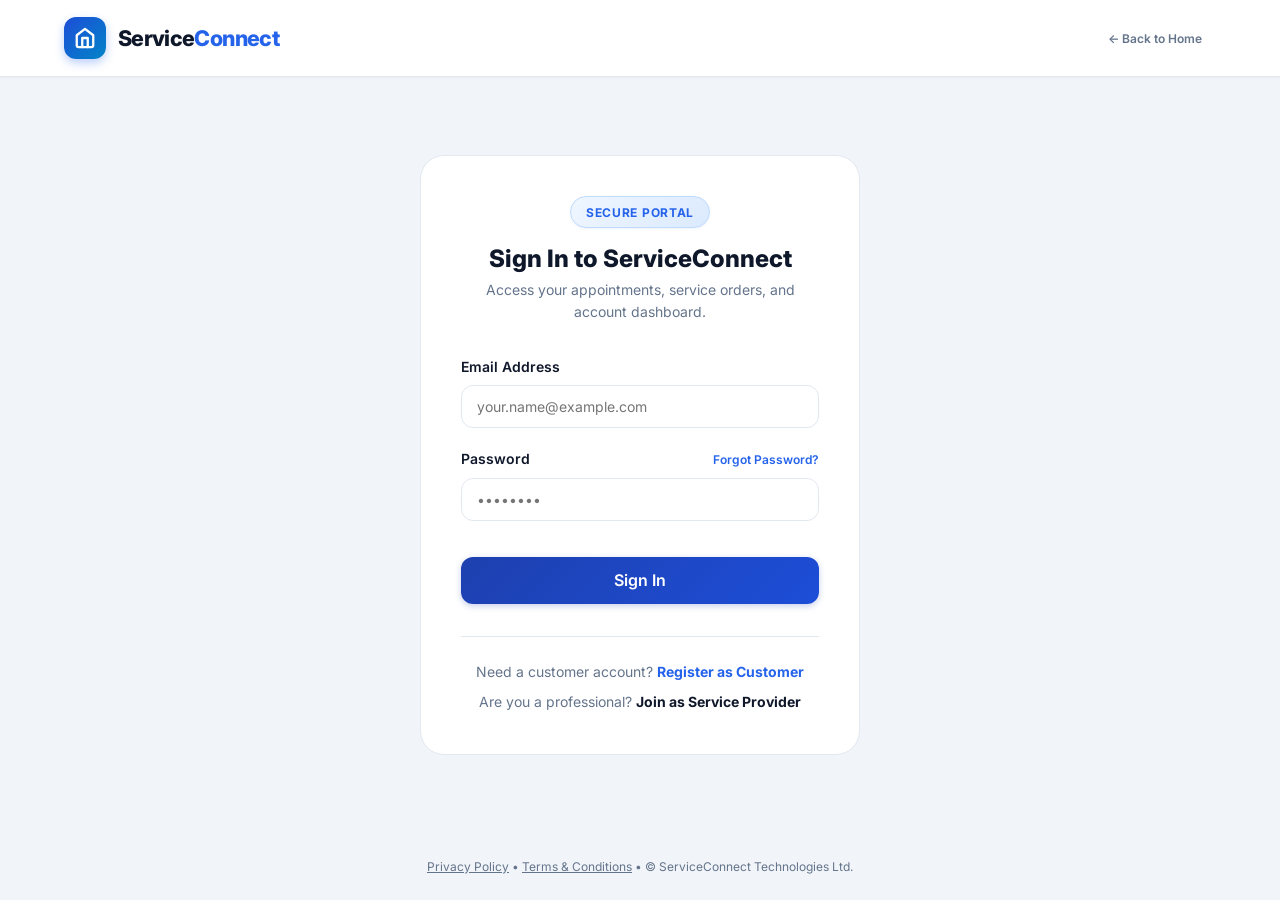
==== commit 25909be3: "feat: complete real-world implementation & public launch requirements with JWT, email verification, " ====
--- a/frontend/pages/admin-dashboard.html
+++ b/frontend/pages/admin-dashboard.html
@@ -161,30 +161,7 @@
               </tr>
             </thead>
             <tbody id="admApprovalsTableBody">
-              <tr>
-                <td><strong>Vikram Patel</strong></td>
-                <td>Patel Painting Solutions</td>
-                <td>Painter</td>
-                <td>6 years</td>
-                <td>Downtown, South Zone</td>
-                <td><span class="badge badge-pending">Pending Review</span></td>
-                <td style="text-align: right;">
-                  <button class="btn btn-primary btn-sm" onclick="approveProvider(this)">Approve</button>
-                  <button class="btn btn-danger btn-sm" onclick="rejectProvider(this)">Reject</button>
-                </td>
-              </tr>
-              <tr>
-                <td><strong>Pooja Verma</strong></td>
-                <td>Verma Home Culinary Chef</td>
-                <td>Cooking Services</td>
-                <td>4 years</td>
-                <td>Westside, North Hub</td>
-                <td><span class="badge badge-pending">Pending Review</span></td>
-                <td style="text-align: right;">
-                  <button class="btn btn-primary btn-sm" onclick="approveProvider(this)">Approve</button>
-                  <button class="btn btn-danger btn-sm" onclick="rejectProvider(this)">Reject</button>
-                </td>
-              </tr>
+              <tr><td colspan="7" style="text-align: center; padding: 2.5rem; color: var(--color-text-muted);">Loading pending provider applications...</td></tr>
             </tbody>
           </table>
         </div>
@@ -235,36 +212,7 @@
               </tr>
             </thead>
             <tbody id="admUsersTableBody">
-              <tr>
-                <td>#USR-101</td>
-                <td>Anita Desai</td>
-                <td>anita@example.com</td>
-                <td><span class="badge badge-completed">CUSTOMER</span></td>
-                <td><span class="badge badge-verified">Active</span></td>
-                <td style="text-align: right;">
-                  <button class="btn btn-outline btn-sm" onclick="toggleSuspend(this)">Suspend</button>
-                </td>
-              </tr>
-              <tr>
-                <td>#USR-102</td>
-                <td>Rajesh Sharma</td>
-                <td>rajesh@example.com</td>
-                <td><span class="badge badge-accepted">PROVIDER</span></td>
-                <td><span class="badge badge-verified">Active</span></td>
-                <td style="text-align: right;">
-                  <button class="btn btn-outline btn-sm" onclick="toggleSuspend(this)">Suspend</button>
-                </td>
-              </tr>
-              <tr>
-                <td>#USR-103</td>
-                <td>David Miller</td>
-                <td>david@example.com</td>
-                <td><span class="badge badge-accepted">PROVIDER</span></td>
-                <td><span class="badge badge-verified">Active</span></td>
-                <td style="text-align: right;">
-                  <button class="btn btn-outline btn-sm" onclick="toggleSuspend(this)">Suspend</button>
-                </td>
-              </tr>
+              <tr><td colspan="6" style="text-align: center; padding: 2.5rem; color: var(--color-text-muted);">Loading user directory...</td></tr>
             </tbody>
           </table>
         </div>
@@ -301,78 +249,192 @@
   <script src="../js/main.js"></script>
   <script>
     async function initAdminDashboard() {
-      let user = Auth.getUser();
-      if (!user || user.role !== 'ADMIN') {
-        user = { id: 99, email: 'admin@serviceconnect.com', fullName: 'System Admin', role: 'ADMIN' };
-        Auth.setUser(user);
-      }
+      const user = Auth.requireRole(['ADMIN']);
+      if (!user) return;
 
       await loadAdminStats();
+      await loadPendingApprovals();
+      await loadAdminUsers();
       await loadAdminBookings();
       await loadAdminCategories();
     }
 
     async function loadAdminStats() {
-      const res = await Api.request('/admin/stats');
-      if (res && res.data) {
-        document.getElementById('admCustomers').textContent = res.data.totalCustomers;
-        document.getElementById('admProviders').textContent = res.data.totalProviders;
-        document.getElementById('admBookings').textContent = res.data.totalBookings;
-        document.getElementById('admApprovals').textContent = res.data.pendingApprovals;
-      }
-    }
-
-    async function loadAdminBookings() {
-      const res = await Api.request('/bookings');
-      if (res && res.data) {
-        const bookings = res.data;
-
-        // Render Recent Activity
-        const recBody = document.getElementById('admRecentBookingsBody');
-        recBody.innerHTML = bookings.slice(0, 5).map(b => `
+      try {
+        const res = await Api.request('/admin/stats');
+        if (res && res.data) {
+          document.getElementById('admCustomers').textContent = res.data.totalCustomers || 0;
+          document.getElementById('admProviders').textContent = res.data.totalProviders || 0;
+          document.getElementById('admBookings').textContent = res.data.totalBookings || 0;
+          document.getElementById('admApprovals').textContent = res.data.pendingApprovals || 0;
+        }
+      } catch (err) {
+        console.warn('Could not load stats:', err);
+      }
+    }
+
+    async function loadPendingApprovals() {
+      const tbody = document.getElementById('admApprovalsTableBody');
+      try {
+        const res = await Api.request('/admin/providers/pending');
+        if (!res || !res.data || res.data.length === 0) {
+          tbody.innerHTML = `<tr><td colspan="7" style="text-align: center; padding: 3rem; color: var(--color-text-muted);">✓ No pending provider applications awaiting review.</td></tr>`;
+          return;
+        }
+        tbody.innerHTML = res.data.map(p => `
           <tr>
-            <td><span class="ref-tag">${b.reference}</span></td>
-            <td>${b.customerName}</td>
-            <td>${b.providerName}</td>
-            <td>${b.serviceName}</td>
-            <td>${b.bookingDate}</td>
-            <td><span class="badge ${b.status === 'COMPLETED' ? 'badge-completed' : (b.status === 'ACCEPTED' ? 'badge-accepted' : 'badge-pending')}">${b.status}</span></td>
-            <td><strong>${formatCurrency(b.price)}</strong></td>
-          </tr>
-        `).join('');
-
-        // Render All Bookings
-        const allBody = document.getElementById('admAllBookingsTableBody');
-        allBody.innerHTML = bookings.map(b => `
-          <tr>
-            <td><span class="ref-tag">${b.reference}</span></td>
-            <td>${b.customerName}</td>
-            <td>${b.providerName}</td>
-            <td>${b.serviceName}</td>
-            <td>${b.bookingDate} (${b.timeSlot})</td>
-            <td><span class="badge ${b.status === 'COMPLETED' ? 'badge-completed' : (b.status === 'ACCEPTED' ? 'badge-accepted' : 'badge-pending')}">${b.status}</span></td>
-            <td><strong>${formatCurrency(b.price)}</strong></td>
-          </tr>
-        `).join('');
-      }
-    }
-
-    async function loadAdminCategories() {
-      const res = await Api.request('/categories');
-      if (res && res.data) {
-        const tbody = document.getElementById('admCategoriesTableBody');
-        tbody.innerHTML = res.data.map(c => `
-          <tr>
-            <td style="font-size: 1.35rem; width: 40px;">${c.icon}</td>
-            <td><strong>${c.name}</strong></td>
-            <td><code style="font-size: var(--font-size-xs); background: var(--color-surface-alt); padding: 0.2rem 0.4rem; border-radius: 4px;">${c.slug}</code></td>
-            <td style="color: var(--color-text-muted); font-size: var(--font-size-xs);">${c.description}</td>
-            <td><span class="badge badge-completed">Active</span></td>
+            <td><strong>${p.providerName || p.businessName}</strong></td>
+            <td>${p.businessName}</td>
+            <td><span class="badge badge-pending">${p.categoryName || 'Service'}</span></td>
+            <td>${p.experienceYears || 1} years</td>
+            <td>${p.serviceArea || 'Local Area'}</td>
+            <td><span class="badge badge-pending">${p.approvalStatus || 'PENDING'}</span></td>
             <td style="text-align: right;">
-              <button class="btn btn-outline btn-sm" onclick="showToast('Edit Category mode', 'info')">Edit</button>
+              <button class="btn btn-primary btn-sm" onclick="approveProviderById(${p.id})">Approve</button>
+              <button class="btn btn-danger btn-sm" onclick="rejectProviderById(${p.id})">Reject</button>
             </td>
           </tr>
         `).join('');
+      } catch (err) {
+        tbody.innerHTML = `<tr><td colspan="7" style="text-align: center; padding: 2rem; color: var(--status-cancelled);">Failed to load pending approvals: ${err.message}</td></tr>`;
+      }
+    }
+
+    async function approveProviderById(id) {
+      if (!confirm('Approve this service provider profile and make them publicly discoverable?')) return;
+      try {
+        const res = await Api.request(`/admin/providers/${id}/approve`, { method: 'PUT' });
+        showToast(res.message || 'Provider approved and notified via email!', 'success');
+        await loadPendingApprovals();
+        await loadAdminStats();
+      } catch (err) {
+        showToast(err.message || 'Approval failed', 'error');
+      }
+    }
+
+    async function rejectProviderById(id) {
+      const reason = prompt('Enter rejection reason to notify provider (e.g., Incomplete trade license, unverifiable service address):');
+      if (reason === null) return;
+      try {
+        const res = await Api.request(`/admin/providers/${id}/reject`, {
+          method: 'PUT',
+          body: JSON.stringify({ reason: reason || 'Documentation requirements not met' })
+        });
+        showToast(res.message || 'Provider application rejected and notified.', 'info');
+        await loadPendingApprovals();
+        await loadAdminStats();
+      } catch (err) {
+        showToast(err.message || 'Rejection failed', 'error');
+      }
+    }
+
+    async function loadAdminUsers() {
+      const tbody = document.getElementById('admUsersTableBody');
+      try {
+        const res = await Api.request('/admin/users');
+        if (!res || !res.data || res.data.length === 0) {
+          tbody.innerHTML = `<tr><td colspan="6" style="text-align: center; padding: 3rem; color: var(--color-text-muted);">No user accounts recorded.</td></tr>`;
+          return;
+        }
+        tbody.innerHTML = res.data.map(u => {
+          const isActive = (u.status === 'ACTIVE');
+          const isSuspended = (u.status === 'SUSPENDED');
+          return `
+            <tr>
+              <td><span class="ref-tag">#USR-${u.id}</span></td>
+              <td><strong>${u.fullName || 'User'}</strong></td>
+              <td>${u.email}</td>
+              <td><span class="badge ${u.role === 'ADMIN' ? 'badge-progress' : (u.role === 'PROVIDER' ? 'badge-accepted' : 'badge-completed')}">${u.role}</span></td>
+              <td><span class="badge ${isActive ? 'badge-verified' : 'badge-cancelled'}">${u.status}</span></td>
+              <td style="text-align: right;">
+                ${u.role !== 'ADMIN' ? `
+                  <button class="btn btn-sm ${isActive ? 'btn-outline' : 'btn-primary'}" onclick="toggleUserStatus(${u.id}, '${u.status}')">
+                    ${isActive ? 'Suspend' : 'Reactivate'}
+                  </button>
+                ` : '<span style="font-size: var(--font-size-xs); color: var(--color-text-muted);">Protected</span>'}
+              </td>
+            </tr>
+          `;
+        }).join('');
+      } catch (err) {
+        tbody.innerHTML = `<tr><td colspan="6" style="text-align: center; padding: 2rem; color: var(--status-cancelled);">Failed to load user directory: ${err.message}</td></tr>`;
+      }
+    }
+
+    async function toggleUserStatus(userId, currentStatus) {
+      const newStatus = (currentStatus === 'ACTIVE') ? 'SUSPENDED' : 'ACTIVE';
+      const actionLabel = (newStatus === 'SUSPENDED') ? 'suspend' : 'reactivate';
+      if (!confirm(`Are you sure you want to ${actionLabel} account #USR-${userId}?`)) return;
+      try {
+        const res = await Api.request(`/admin/users/${userId}/status?status=${newStatus}`, { method: 'PUT' });
+        showToast(res.message || `User account #${userId} ${newStatus.toLowerCase()}`, 'success');
+        await loadAdminUsers();
+      } catch (err) {
+        showToast(err.message || 'Failed to update user status', 'error');
+      }
+    }
+
+    async function loadAdminBookings() {
+      const recBody = document.getElementById('admRecentBookingsBody');
+      const allBody = document.getElementById('admAllBookingsTableBody');
+      try {
+        const res = await Api.request('/bookings');
+        const bookings = (res && res.data) ? res.data : [];
+
+        if (bookings.length === 0) {
+          const emptyRow = `<tr><td colspan="7" style="text-align: center; padding: 3rem; color: var(--color-text-muted);">No appointments recorded on platform yet.</td></tr>`;
+          if (recBody) recBody.innerHTML = emptyRow;
+          if (allBody) allBody.innerHTML = emptyRow;
+          return;
+        }
+
+        const renderRows = (list) => list.map(b => {
+          let badgeClass = 'badge-pending';
+          if (b.status === 'ACCEPTED') badgeClass = 'badge-accepted';
+          if (b.status === 'IN_PROGRESS') badgeClass = 'badge-progress';
+          if (b.status === 'COMPLETED') badgeClass = 'badge-completed';
+          if (b.status === 'CANCELLED' || b.status === 'REJECTED') badgeClass = 'badge-cancelled';
+
+          return `
+            <tr>
+              <td><span class="ref-tag">${b.bookingReference || b.reference}</span></td>
+              <td>${b.customerName}</td>
+              <td>${b.providerName || 'Provider'}</td>
+              <td>${b.serviceName || 'Service'}</td>
+              <td>${b.bookingDate} (${b.timeSlot})</td>
+              <td><span class="badge ${badgeClass}">${(b.status || 'PENDING').replace('_', ' ')}</span></td>
+              <td><strong>${formatCurrency(b.price)}</strong></td>
+            </tr>
+          `;
+        }).join('');
+
+        if (recBody) recBody.innerHTML = renderRows(bookings.slice(0, 5));
+        if (allBody) allBody.innerHTML = renderRows(bookings);
+      } catch (err) {
+        console.warn('Could not load bookings:', err);
+      }
+    }
+
+    async function loadAdminCategories() {
+      const tbody = document.getElementById('admCategoriesTableBody');
+      try {
+        const res = await Api.request('/categories');
+        if (res && res.data) {
+          tbody.innerHTML = res.data.map(c => `
+            <tr>
+              <td style="font-size: 1.35rem; width: 40px;">${c.icon}</td>
+              <td><strong>${c.name}</strong></td>
+              <td><code style="font-size: var(--font-size-xs); background: var(--color-surface-alt); padding: 0.2rem 0.4rem; border-radius: 4px;">${c.slug}</code></td>
+              <td style="color: var(--color-text-muted); font-size: var(--font-size-xs);">${c.description}</td>
+              <td><span class="badge badge-completed">Active</span></td>
+              <td style="text-align: right;">
+                <button class="btn btn-outline btn-sm" onclick="showToast('Catalog category configured', 'info')">Active</button>
+              </td>
+            </tr>
+          `).join('');
+        }
+      } catch (err) {
+        tbody.innerHTML = `<tr><td colspan="6" style="text-align: center; color: var(--color-text-muted);">Failed to load categories: ${err.message}</td></tr>`;
       }
     }
 
@@ -387,34 +449,6 @@
       document.getElementById('admSectionAllBookings').style.display = (tab === 'allBookings') ? 'block' : 'none';
     }
 
-    function approveProvider(btn) {
-      const row = btn.closest('tr');
-      row.style.opacity = '0.5';
-      btn.disabled = true;
-      showToast('Provider credentials verified and account activated!', 'success');
-      setTimeout(() => row.remove(), 500);
-    }
-
-    function rejectProvider(btn) {
-      const row = btn.closest('tr');
-      row.style.opacity = '0.5';
-      btn.disabled = true;
-      showToast('Provider registration rejected', 'info');
-      setTimeout(() => row.remove(), 500);
-    }
-
-    function toggleSuspend(btn) {
-      if (btn.textContent === 'Suspend') {
-        btn.textContent = 'Activate';
-        btn.className = 'btn btn-primary btn-sm';
-        showToast('User account suspended', 'error');
-      } else {
-        btn.textContent = 'Suspend';
-        btn.className = 'btn btn-outline btn-sm';
-        showToast('User account activated', 'success');
-      }
-    }
-
     function openAddCategoryModal() {
       const catName = prompt('Enter new category name:');
       if (catName) {
--- a/frontend/css/styles.css
+++ b/frontend/css/styles.css
@@ -1,35 +1,41 @@
 /* ==========================================================================
-   ServiceConnect - Enhanced Design System & Commercial UI
+   ServiceConnect - Professional Colored Design System
    ========================================================================== */
 
 :root {
-  /* Premium Slate & Dark Navy Palette */
+  /* Rich Brand Navy & Royal Blues */
   --color-primary: #0f172a;       /* Slate 900 - Deep Rich Navy */
   --color-primary-light: #1e293b; /* Slate 800 - Secondary Navy */
   --color-primary-dark: #020617;  /* Slate 950 - Midnight */
   
-  --color-accent: #0284c7;        /* Sky 600 - Clean Professional Royal Accent */
-  --color-accent-hover: #0369a1;  /* Sky 700 - Darker hover */
-  --color-accent-soft: #f0f9ff;   /* Sky 50 - Very subtle tint */
-  --color-accent-border: #bae6fd; /* Sky 200 - Gentle border */
+  --color-accent: #2563eb;        /* Royal Blue - Vibrant, high-trust primary action */
+  --color-accent-hover: #1d4ed8;  /* Deep Royal Blue hover */
+  --color-accent-soft: #eff6ff;   /* Soft Blue 50 */
+  --color-accent-border: #bfdbfe; /* Soft Blue 200 */
   
-  --color-bg: #f8fafc;            /* Slate 50 - Clean light backdrop */
+  --color-cyan: #0284c7;          /* Sky Blue */
+  --color-emerald: #059669;       /* Emerald Green */
+  --color-amber: #d97706;         /* Amber */
+  --color-purple: #7c3aed;        /* Purple */
+  --color-rose: #e11d48;          /* Rose Red */
+
+  --color-bg: #f8fafc;            /* Clean light grey/slate background */
   --color-surface: #ffffff;       /* Pure white card surface */
-  --color-surface-alt: #f1f5f9;   /* Slate 100 - Neutral grey container */
-  --color-surface-hover: #f8fafc; /* Card hover background */
+  --color-surface-alt: #f1f5f9;   /* Neutral slate 100 container */
+  --color-surface-hover: #f8fafc;
   
   --color-text-main: #0f172a;     /* Slate 900 - High legibility text */
   --color-text-secondary: #334155;/* Slate 700 - Subheadings / key labels */
   --color-text-muted: #64748b;    /* Slate 500 - Body secondary */
-  --color-text-light: #94a3b8;    /* Slate 400 - Captions / disabled */
-  --color-text-inverse: #ffffff;  /* Pure white */
+  --color-text-light: #94a3b8;    /* Slate 400 - Captions */
+  --color-text-inverse: #ffffff;
   
-  --color-border: #e2e8f0;        /* Slate 200 - Default clean border */
+  --color-border: #e2e8f0;        /* Slate 200 - Clean border */
   --color-border-hover: #cbd5e1;  /* Slate 300 - Hover border */
   
-  /* Status Color System */
+  /* Status Colors */
   --status-pending: #b45309;      /* Amber 700 */
-  --status-pending-bg: #fef3c7;   /* Amber 100 */
+  --status-pending-bg: #fffbeb;   /* Amber 50 */
   --status-pending-border: #fde68a;
   
   --status-accepted: #1d4ed8;     /* Blue 700 */
@@ -65,20 +71,19 @@
   --radius-sm: 8px;
   --radius-md: 12px;
   --radius-lg: 16px;
-  --radius-xl: 22px;
+  --radius-xl: 24px;
   --radius-full: 9999px;
   
-  /* Shadows - Layered subtle diffusion */
-  --shadow-xs: 0 1px 2px rgba(15, 23, 42, 0.04);
-  --shadow-sm: 0 1px 3px rgba(15, 23, 42, 0.06), 0 1px 2px rgba(15, 23, 42, 0.04);
-  --shadow-md: 0 4px 6px -1px rgba(15, 23, 42, 0.07), 0 2px 4px -2px rgba(15, 23, 42, 0.05);
+  /* Shadows with colorful ambient diffusion */
+  --shadow-xs: 0 1px 2px rgba(15, 23, 42, 0.05);
+  --shadow-sm: 0 1px 3px rgba(15, 23, 42, 0.08), 0 1px 2px rgba(15, 23, 42, 0.04);
+  --shadow-md: 0 4px 6px -1px rgba(15, 23, 42, 0.08), 0 2px 4px -2px rgba(15, 23, 42, 0.05);
   --shadow-lg: 0 10px 15px -3px rgba(15, 23, 42, 0.08), 0 4px 6px -4px rgba(15, 23, 42, 0.04);
-  --shadow-xl: 0 20px 25px -5px rgba(15, 23, 42, 0.09), 0 8px 10px -6px rgba(15, 23, 42, 0.04);
-
-  /* Transitions */
+  --shadow-accent: 0 4px 14px rgba(37, 99, 235, 0.25);
+  --shadow-card-hover: 0 12px 24px -4px rgba(15, 23, 42, 0.08), 0 4px 8px -2px rgba(15, 23, 42, 0.04);
+
   --transition-fast: 0.15s cubic-bezier(0.4, 0, 0.2, 1);
   --transition-normal: 0.25s cubic-bezier(0.4, 0, 0.2, 1);
-
   --container-max: 1200px;
 }
 
@@ -102,7 +107,6 @@
   color: var(--color-text-main);
   line-height: 1.6;
   -webkit-font-smoothing: antialiased;
-  -moz-osx-font-smoothing: grayscale;
   min-height: 100vh;
   display: flex;
   flex-direction: column;
@@ -140,7 +144,7 @@
 }
 
 /* ==========================================================================
-   Typography & Sections
+   Layout Containers & Section Framing
    ========================================================================== */
 .container {
   width: 100%;
@@ -151,40 +155,37 @@
   padding-right: 1.5rem;
 }
 
-.container-narrow {
-  max-width: 820px;
-}
-
 .section {
-  padding: 4.5rem 0;
+  padding: 4.75rem 0;
 }
 
 .section-alt {
-  background-color: #f1f5f9;
+  background: linear-gradient(180deg, #f8fafc 0%, #f1f5f9 100%);
   border-top: 1px solid var(--color-border);
   border-bottom: 1px solid var(--color-border);
 }
 
 .section-header {
   text-align: center;
-  max-width: 650px;
+  max-width: 660px;
   margin: 0 auto 3rem auto;
 }
 
 .section-tag {
   display: inline-flex;
   align-items: center;
-  gap: 0.35rem;
+  gap: 0.4rem;
   font-size: var(--font-size-xs);
   font-weight: 700;
   letter-spacing: 0.06em;
   text-transform: uppercase;
   color: var(--color-accent);
-  background-color: var(--color-accent-soft);
+  background: linear-gradient(135deg, #eff6ff 0%, #dbeafe 100%);
   border: 1px solid var(--color-accent-border);
-  padding: 0.3rem 0.85rem;
+  padding: 0.35rem 0.95rem;
   border-radius: var(--radius-full);
   margin-bottom: 0.85rem;
+  box-shadow: 0 1px 2px rgba(37, 99, 235, 0.08);
 }
 
 .section-title {
@@ -203,7 +204,7 @@
 }
 
 /* ==========================================================================
-   Navigation Bar (Sticky & Translucent)
+   Navigation Bar (Sticky, Glassmorphism, Colored Brand)
    ========================================================================== */
 .navbar {
   position: sticky;
@@ -213,7 +214,7 @@
   backdrop-filter: blur(12px);
   -webkit-backdrop-filter: blur(12px);
   border-bottom: 1px solid var(--color-border);
-  box-shadow: 0 1px 2px rgba(0, 0, 0, 0.03);
+  box-shadow: 0 1px 3px rgba(15, 23, 42, 0.03);
 }
 
 .nav-container {
@@ -233,20 +234,16 @@
   letter-spacing: -0.03em;
 }
 
-.brand-logo:hover {
-  opacity: 0.9;
-}
-
 .brand-icon {
-  width: 40px;
-  height: 40px;
-  background: linear-gradient(135deg, var(--color-primary) 0%, var(--color-primary-light) 100%);
+  width: 42px;
+  height: 42px;
+  background: linear-gradient(135deg, #1d4ed8 0%, #0284c7 100%);
   color: #ffffff;
   border-radius: var(--radius-md);
   display: flex;
   align-items: center;
   justify-content: center;
-  box-shadow: var(--shadow-sm);
+  box-shadow: 0 4px 10px rgba(37, 99, 235, 0.3);
 }
 
 .brand-icon svg {
@@ -263,27 +260,27 @@
 .nav-menu {
   display: flex;
   align-items: center;
-  gap: 2rem;
+  gap: 1.75rem;
 }
 
 .nav-link {
   font-size: var(--font-size-sm);
   font-weight: 500;
   color: var(--color-text-muted);
-  padding: 0.4rem 0.6rem;
+  padding: 0.45rem 0.75rem;
   border-radius: var(--radius-sm);
   transition: all var(--transition-fast);
 }
 
 .nav-link:hover {
-  color: var(--color-primary);
-  background-color: var(--color-surface-alt);
+  color: var(--color-accent);
+  background-color: var(--color-accent-soft);
 }
 
 .nav-link.active {
-  color: var(--color-primary);
+  color: var(--color-accent);
   font-weight: 600;
-  background-color: var(--color-surface-alt);
+  background-color: var(--color-accent-soft);
 }
 
 .nav-actions {
@@ -302,7 +299,7 @@
 }
 
 /* ==========================================================================
-   Buttons
+   Buttons with Color Pop
    ========================================================================== */
 .btn {
   display: inline-flex;
@@ -320,27 +317,27 @@
 }
 
 .btn-primary {
-  background-color: var(--color-primary);
+  background: linear-gradient(135deg, #1e40af 0%, #1d4ed8 100%);
   color: #ffffff;
-  box-shadow: var(--shadow-xs);
+  box-shadow: 0 2px 6px rgba(30, 64, 175, 0.25);
 }
 
 .btn-primary:hover {
-  background-color: var(--color-primary-light);
+  background: linear-gradient(135deg, #1d4ed8 0%, #2563eb 100%);
   transform: translateY(-1px);
-  box-shadow: var(--shadow-sm);
+  box-shadow: var(--shadow-accent);
 }
 
 .btn-accent {
-  background-color: var(--color-accent);
+  background: linear-gradient(135deg, #2563eb 0%, #0284c7 100%);
   color: #ffffff;
-  box-shadow: var(--shadow-xs);
+  box-shadow: 0 2px 8px rgba(37, 99, 235, 0.3);
 }
 
 .btn-accent:hover {
-  background-color: var(--color-accent-hover);
+  background: linear-gradient(135deg, #1d4ed8 0%, #0369a1 100%);
   transform: translateY(-1px);
-  box-shadow: var(--shadow-sm);
+  box-shadow: 0 4px 14px rgba(37, 99, 235, 0.4);
 }
 
 .btn-outline {
@@ -351,9 +348,9 @@
 }
 
 .btn-outline:hover {
-  border-color: var(--color-primary);
-  background-color: var(--color-surface-alt);
-  color: var(--color-primary);
+  border-color: var(--color-accent);
+  background-color: var(--color-accent-soft);
+  color: var(--color-accent);
 }
 
 .btn-text {
@@ -362,17 +359,17 @@
 }
 
 .btn-text:hover {
-  color: var(--color-primary);
-  background-color: var(--color-surface-alt);
+  color: var(--color-accent);
+  background-color: var(--color-accent-soft);
 }
 
 .btn-danger {
-  background-color: var(--status-cancelled);
+  background: linear-gradient(135deg, #dc2626 0%, #b91c1c 100%);
   color: #ffffff;
 }
 
 .btn-danger:hover {
-  background-color: #991b1b;
+  background: #991b1b;
 }
 
 .btn-sm {
@@ -382,7 +379,7 @@
 }
 
 .btn-lg {
-  padding: 0.85rem 1.75rem;
+  padding: 0.85rem 1.85rem;
   font-size: var(--font-size-base);
   border-radius: var(--radius-md);
 }
@@ -398,45 +395,49 @@
 }
 
 /* ==========================================================================
-   Hero Section
+   Hero Section with Dynamic Light Aura
    ========================================================================== */
 .hero {
-  background: radial-gradient(circle at 50% 0%, #f0f7ff 0%, #f8fafc 80%);
+  background: radial-gradient(100% 70% at 50% 0%, #e0f2fe 0%, #f0f7ff 35%, #f8fafc 100%);
   border-bottom: 1px solid var(--color-border);
-  padding: 4.5rem 0 4rem 0;
+  padding: 5rem 0 4.25rem 0;
   position: relative;
+  overflow: hidden;
 }
 
 .hero-inner {
   text-align: center;
   max-width: 860px;
   margin: 0 auto;
+  position: relative;
+  z-index: 2;
 }
 
 .hero-pill-badge {
   display: inline-flex;
   align-items: center;
-  gap: 0.5rem;
+  gap: 0.55rem;
   font-size: var(--font-size-xs);
   font-weight: 600;
-  color: var(--color-primary);
-  background-color: var(--color-surface);
-  border: 1px solid var(--color-border);
-  padding: 0.35rem 0.95rem;
+  color: #1e3a8a;
+  background: #ffffff;
+  border: 1px solid #bfdbfe;
+  padding: 0.4rem 1rem;
   border-radius: var(--radius-full);
   margin-bottom: 1.25rem;
-  box-shadow: var(--shadow-xs);
+  box-shadow: 0 2px 6px rgba(37, 99, 235, 0.08);
 }
 
 .hero-pill-badge .dot {
-  width: 7px;
-  height: 7px;
+  width: 8px;
+  height: 8px;
   border-radius: var(--radius-full);
   background-color: #10b981;
+  box-shadow: 0 0 0 3px rgba(16, 185, 129, 0.2);
 }
 
 .hero-title {
-  font-size: clamp(2.15rem, 5vw, 3.4rem);
+  font-size: clamp(2.2rem, 5vw, 3.45rem);
   font-weight: 800;
   line-height: 1.15;
   letter-spacing: -0.035em;
@@ -445,12 +446,14 @@
 }
 
 .hero-title span {
-  color: var(--color-accent);
+  background: linear-gradient(135deg, #1d4ed8 0%, #0284c7 100%);
+  -webkit-background-clip: text;
+  -webkit-text-fill-color: transparent;
 }
 
 .hero-subtitle {
   font-size: clamp(1rem, 2vw, 1.2rem);
-  color: var(--color-text-muted);
+  color: var(--color-text-secondary);
   margin-bottom: 2.5rem;
   max-width: 640px;
   margin-left: auto;
@@ -458,22 +461,23 @@
   line-height: 1.6;
 }
 
-/* Elevated Search Bar */
+/* Elevated Floating Search Box */
 .search-box-card {
-  background: var(--color-surface);
-  border: 1px solid var(--color-border);
+  background: #ffffff;
+  border: 1px solid #cbd5e1;
   border-radius: var(--radius-lg);
-  box-shadow: 0 12px 28px -6px rgba(15, 23, 42, 0.1), 0 4px 10px -2px rgba(15, 23, 42, 0.04);
-  padding: 0.75rem;
+  box-shadow: 0 16px 32px -6px rgba(15, 23, 42, 0.12), 0 6px 12px -2px rgba(15, 23, 42, 0.04);
+  padding: 0.85rem;
   display: flex;
   flex-wrap: wrap;
   gap: 0.75rem;
   align-items: center;
-  transition: border-color var(--transition-fast);
+  transition: border-color var(--transition-fast), box-shadow var(--transition-fast);
 }
 
 .search-box-card:focus-within {
   border-color: var(--color-accent);
+  box-shadow: 0 16px 36px -6px rgba(37, 99, 235, 0.18), 0 6px 12px -2px rgba(37, 99, 235, 0.08);
 }
 
 .search-field {
@@ -481,7 +485,7 @@
   display: flex;
   align-items: center;
   gap: 0.75rem;
-  padding: 0.65rem 1rem;
+  padding: 0.7rem 1rem;
   border-radius: var(--radius-md);
   background-color: var(--color-surface-alt);
   border: 1px solid transparent;
@@ -489,22 +493,14 @@
 }
 
 .search-field:focus-within {
-  background-color: var(--color-surface);
-  border-color: var(--color-border-hover);
-}
-
-.search-field-icon {
-  color: var(--color-text-muted);
-  font-size: 1.1rem;
-  display: flex;
-  align-items: center;
-  justify-content: center;
+  background-color: #ffffff;
+  border-color: #93c5fd;
 }
 
 .search-field-icon svg {
   width: 18px;
   height: 18px;
-  stroke: var(--color-text-muted);
+  stroke: var(--color-accent);
   fill: none;
 }
 
@@ -515,17 +511,10 @@
   font-size: var(--font-size-sm);
   color: var(--color-text-main);
   outline: none;
-}
-
-.search-field input::placeholder {
-  color: var(--color-text-light);
-}
-
-.search-btn {
-  flex: 0 0 auto;
-}
-
-/* Quick Search Suggestions Below Hero */
+  font-weight: 500;
+}
+
+/* Quick Search Suggestions */
 .hero-quick-tags {
   display: flex;
   align-items: center;
@@ -538,19 +527,21 @@
 }
 
 .quick-tag-pill {
-  padding: 0.25rem 0.75rem;
+  padding: 0.3rem 0.85rem;
   border-radius: var(--radius-full);
-  background-color: var(--color-surface);
-  border: 1px solid var(--color-border);
+  background-color: #ffffff;
+  border: 1px solid #cbd5e1;
   color: var(--color-text-secondary);
-  font-weight: 500;
+  font-weight: 600;
   transition: all var(--transition-fast);
+  box-shadow: var(--shadow-xs);
 }
 
 .quick-tag-pill:hover {
   border-color: var(--color-accent);
   color: var(--color-accent);
   background-color: var(--color-accent-soft);
+  transform: translateY(-1px);
 }
 
 /* Trust Bar */
@@ -561,43 +552,37 @@
   gap: 2.5rem;
   margin-top: 2.75rem;
   padding-top: 2rem;
-  border-top: 1px solid rgba(226, 232, 240, 0.7);
+  border-top: 1px solid rgba(203, 213, 225, 0.6);
   flex-wrap: wrap;
 }
 
 .trust-item {
   display: flex;
   align-items: center;
-  gap: 0.5rem;
+  gap: 0.55rem;
   font-size: var(--font-size-xs);
   font-weight: 600;
   color: var(--color-text-secondary);
 }
 
-.trust-icon {
-  color: var(--color-accent);
-  display: flex;
-  align-items: center;
-}
-
 .trust-icon svg {
-  width: 16px;
-  height: 16px;
-  stroke: var(--color-accent);
+  width: 17px;
+  height: 17px;
+  stroke: #10b981;
 }
 
 /* ==========================================================================
-   Category Cards
+   Categorized Color Palette System (Matching Infographic)
    ========================================================================== */
 .category-grid {
   display: grid;
   grid-template-columns: repeat(auto-fill, minmax(210px, 1fr));
-  gap: 1.25rem;
+  gap: 1.35rem;
 }
 
 .category-card {
-  background-color: var(--color-surface);
-  border: 1px solid var(--color-border);
+  background-color: #ffffff;
+  border: 1px solid #e2e8f0;
   border-radius: var(--radius-lg);
   padding: 1.75rem 1.25rem;
   text-align: center;
@@ -606,48 +591,124 @@
   align-items: center;
   transition: all var(--transition-fast);
   cursor: pointer;
-  text-decoration: none;
-  color: inherit;
   position: relative;
+  box-shadow: var(--shadow-xs);
 }
 
 .category-card:hover {
-  border-color: var(--color-accent);
-  box-shadow: var(--shadow-md);
-  transform: translateY(-3px);
+  transform: translateY(-4px);
+  box-shadow: var(--shadow-card-hover);
+  border-color: #cbd5e1;
 }
 
 .category-icon-box {
-  width: 58px;
-  height: 58px;
+  width: 60px;
+  height: 60px;
   border-radius: var(--radius-md);
-  background-color: var(--color-accent-soft);
-  color: var(--color-accent);
   display: flex;
   align-items: center;
   justify-content: center;
-  font-size: 1.6rem;
-  margin-bottom: 1rem;
+  margin-bottom: 1.15rem;
   transition: all var(--transition-fast);
-  border: 1px solid var(--color-accent-border);
+  box-shadow: var(--shadow-sm);
 }
 
 .category-icon-box svg {
-  width: 26px;
-  height: 26px;
-  stroke: var(--color-accent);
-  fill: none;
-}
-
-.category-card:hover .category-icon-box {
-  background-color: var(--color-accent);
-  color: #ffffff;
-  border-color: var(--color-accent);
-}
-
-.category-card:hover .category-icon-box svg {
-  stroke: #ffffff;
-}
+  width: 28px;
+  height: 28px;
+  stroke-width: 2.2;
+}
+
+/* Distinct Category Color Themes */
+/* 1. Electrician - Amber / Gold */
+.cat-electrician .category-icon-box {
+  background: linear-gradient(135deg, #fef3c7 0%, #fde68a 100%);
+  color: #b45309;
+  border: 1px solid #fcd34d;
+}
+.cat-electrician .category-icon-box svg { stroke: #b45309; }
+.category-card.cat-electrician:hover { border-color: #f59e0b; }
+
+/* 2. Plumber - Ocean Cyan */
+.cat-plumber .category-icon-box {
+  background: linear-gradient(135deg, #e0f2fe 0%, #bae6fd 100%);
+  color: #0284c7;
+  border: 1px solid #7dd3fc;
+}
+.cat-plumber .category-icon-box svg { stroke: #0284c7; }
+.category-card.cat-plumber:hover { border-color: #0284c7; }
+
+/* 3. Mechanic - Energetic Crimson / Coral */
+.cat-mechanic .category-icon-box {
+  background: linear-gradient(135deg, #fee2e2 0%, #fecaca 100%);
+  color: #dc2626;
+  border: 1px solid #fca5a5;
+}
+.cat-mechanic .category-icon-box svg { stroke: #dc2626; }
+.category-card.cat-mechanic:hover { border-color: #ef4444; }
+
+/* 4. Cleaner - Mint Emerald */
+.cat-cleaner .category-icon-box {
+  background: linear-gradient(135deg, #ccfbf1 0%, #99f6e4 100%);
+  color: #0d9488;
+  border: 1px solid #5eead4;
+}
+.cat-cleaner .category-icon-box svg { stroke: #0d9488; }
+.category-card.cat-cleaner:hover { border-color: #0d9488; }
+
+/* 5. Carpenter - Warm Wood Amber */
+.cat-carpenter .category-icon-box {
+  background: linear-gradient(135deg, #ffedd5 0%, #fed7aa 100%);
+  color: #c2410c;
+  border: 1px solid #fdba74;
+}
+.cat-carpenter .category-icon-box svg { stroke: #c2410c; }
+.category-card.cat-carpenter:hover { border-color: #f97316; }
+
+/* 6. AC Repair - Crisp Sky Blue */
+.cat-ac-repair .category-icon-box {
+  background: linear-gradient(135deg, #eff6ff 0%, #bfdbfe 100%);
+  color: #2563eb;
+  border: 1px solid #93c5fd;
+}
+.cat-ac-repair .category-icon-box svg { stroke: #2563eb; }
+.category-card.cat-ac-repair:hover { border-color: #2563eb; }
+
+/* 7. Painter - Creative Purple */
+.cat-painter .category-icon-box {
+  background: linear-gradient(135deg, #f3e8ff 0%, #e9d5ff 100%);
+  color: #9333ea;
+  border: 1px solid #d8b4fe;
+}
+.cat-painter .category-icon-box svg { stroke: #9333ea; }
+.category-card.cat-painter:hover { border-color: #a855f7; }
+
+/* 8. Cooking - Warm Tangerine */
+.cat-cooking .category-icon-box {
+  background: linear-gradient(135deg, #fff7ed 0%, #ffedd5 100%);
+  color: #ea580c;
+  border: 1px solid #fed7aa;
+}
+.cat-cooking .category-icon-box svg { stroke: #ea580c; }
+.category-card.cat-cooking:hover { border-color: #f97316; }
+
+/* 9. Tutoring - Academic Green */
+.cat-tutoring .category-icon-box {
+  background: linear-gradient(135deg, #dcfce7 0%, #bbf7d0 100%);
+  color: #16a34a;
+  border: 1px solid #86efac;
+}
+.cat-tutoring .category-icon-box svg { stroke: #16a34a; }
+.category-card.cat-tutoring:hover { border-color: #22c55e; }
+
+/* 10. Pest Control - Olive Lime */
+.cat-pest-control .category-icon-box {
+  background: linear-gradient(135deg, #ecfccb 0%, #d9f99d 100%);
+  color: #65a30d;
+  border: 1px solid #bef264;
+}
+.cat-pest-control .category-icon-box svg { stroke: #65a30d; }
+.category-card.cat-pest-control:hover { border-color: #84cc16; }
 
 .category-name {
   font-size: var(--font-size-base);
@@ -682,7 +743,7 @@
 }
 
 .provider-card {
-  background-color: var(--color-surface);
+  background-color: #ffffff;
   border: 1px solid var(--color-border);
   border-radius: var(--radius-lg);
   padding: 1.5rem;
@@ -693,8 +754,8 @@
 }
 
 .provider-card:hover {
-  border-color: var(--color-border-hover);
-  box-shadow: var(--shadow-md);
+  border-color: #cbd5e1;
+  box-shadow: var(--shadow-card-hover);
   transform: translateY(-2px);
 }
 
@@ -723,10 +784,10 @@
   position: absolute;
   bottom: -2px;
   right: -2px;
-  width: 13px;
-  height: 13px;
+  width: 14px;
+  height: 14px;
   background-color: #10b981;
-  border: 2px solid var(--color-surface);
+  border: 2px solid #ffffff;
   border-radius: var(--radius-full);
 }
 
@@ -739,17 +800,16 @@
   font-size: var(--font-size-base);
   font-weight: 700;
   color: var(--color-primary);
-  margin-bottom: 0.15rem;
+  margin-bottom: 0.2rem;
   display: flex;
   align-items: center;
   gap: 0.4rem;
-  line-height: 1.3;
 }
 
 .provider-category {
   font-size: var(--font-size-xs);
   color: var(--color-accent);
-  font-weight: 600;
+  font-weight: 700;
   margin-bottom: 0.35rem;
 }
 
@@ -768,9 +828,10 @@
   gap: 0.25rem;
   font-weight: 700;
   font-size: var(--font-size-xs);
-  color: #92400e;
-  background-color: #fef3c7;
-  padding: 0.15rem 0.5rem;
+  color: #b45309;
+  background: #fef3c7;
+  border: 1px solid #fde68a;
+  padding: 0.15rem 0.55rem;
   border-radius: var(--radius-sm);
 }
 
@@ -781,7 +842,7 @@
 
 .provider-bio {
   font-size: var(--font-size-sm);
-  color: var(--color-text-muted);
+  color: var(--color-text-secondary);
   margin-bottom: 0.85rem;
   line-height: 1.5;
   display: -webkit-box;
@@ -799,28 +860,30 @@
 
 .tag-badge {
   font-size: var(--font-size-2xs);
-  font-weight: 500;
+  font-weight: 600;
   background-color: var(--color-surface-alt);
   color: var(--color-text-secondary);
-  padding: 0.2rem 0.5rem;
+  padding: 0.2rem 0.55rem;
   border-radius: var(--radius-xs);
+  border: 1px solid var(--color-border);
 }
 
 .provider-pricing-row {
   display: flex;
   align-items: baseline;
   justify-content: space-between;
-  padding-top: 0.75rem;
+  padding-top: 0.85rem;
   border-top: 1px dashed var(--color-border);
 }
 
 .price-label {
   font-size: var(--font-size-xs);
   color: var(--color-text-muted);
+  font-weight: 500;
 }
 
 .price-val {
-  font-size: var(--font-size-lg);
+  font-size: var(--font-size-xl);
   font-weight: 800;
   color: var(--color-primary);
 }
@@ -840,7 +903,7 @@
   gap: 0.35rem;
   padding: 0.25rem 0.65rem;
   font-size: var(--font-size-xs);
-  font-weight: 600;
+  font-weight: 700;
   border-radius: var(--radius-full);
   text-transform: capitalize;
   line-height: 1.2;
@@ -877,11 +940,12 @@
 }
 
 .badge-verified {
-  background-color: #ecfdf5;
-  color: #059669;
+  background: linear-gradient(135deg, #ecfdf5 0%, #d1fae5 100%);
+  color: #047857;
   border: 1px solid #a7f3d0;
   font-size: var(--font-size-2xs);
   padding: 0.15rem 0.5rem;
+  font-weight: 700;
 }
 
 /* ==========================================================================
@@ -896,21 +960,22 @@
 .step-card {
   text-align: center;
   padding: 2.25rem 1.75rem;
-  background: var(--color-surface);
+  background: #ffffff;
   border: 1px solid var(--color-border);
   border-radius: var(--radius-lg);
   box-shadow: var(--shadow-xs);
-  transition: transform var(--transition-fast);
+  transition: transform var(--transition-fast), box-shadow var(--transition-fast);
 }
 
 .step-card:hover {
   transform: translateY(-2px);
+  box-shadow: var(--shadow-sm);
 }
 
 .step-number {
-  width: 46px;
-  height: 46px;
-  background: linear-gradient(135deg, var(--color-primary) 0%, var(--color-primary-light) 100%);
+  width: 48px;
+  height: 48px;
+  background: linear-gradient(135deg, #1d4ed8 0%, #0284c7 100%);
   color: #ffffff;
   border-radius: var(--radius-full);
   display: flex;
@@ -919,7 +984,7 @@
   font-weight: 800;
   font-size: var(--font-size-lg);
   margin: 0 auto 1.25rem auto;
-  box-shadow: var(--shadow-sm);
+  box-shadow: 0 4px 10px rgba(37, 99, 235, 0.3);
 }
 
 .step-title {
@@ -931,7 +996,7 @@
 
 .step-text {
   font-size: var(--font-size-sm);
-  color: var(--color-text-muted);
+  color: var(--color-text-secondary);
   line-height: 1.55;
 }
 
@@ -945,7 +1010,7 @@
 }
 
 .feature-box {
-  background: var(--color-surface);
+  background: #ffffff;
   border: 1px solid var(--color-border);
   border-radius: var(--radius-lg);
   padding: 2rem 1.75rem;
@@ -953,23 +1018,23 @@
 }
 
 .feature-box:hover {
-  border-color: var(--color-border-hover);
+  border-color: #cbd5e1;
   transform: translateY(-2px);
   box-shadow: var(--shadow-sm);
 }
 
 .feature-icon-wrapper {
-  width: 50px;
-  height: 50px;
+  width: 52px;
+  height: 52px;
   border-radius: var(--radius-md);
-  background-color: var(--color-accent-soft);
+  background: linear-gradient(135deg, #eff6ff 0%, #dbeafe 100%);
   color: var(--color-accent);
   display: flex;
   align-items: center;
   justify-content: center;
   font-size: 1.4rem;
   margin-bottom: 1.25rem;
-  border: 1px solid var(--color-accent-border);
+  border: 1px solid #bfdbfe;
 }
 
 .feature-icon-wrapper svg {
@@ -988,33 +1053,33 @@
 
 .feature-text {
   font-size: var(--font-size-sm);
-  color: var(--color-text-muted);
+  color: var(--color-text-secondary);
   line-height: 1.55;
 }
 
 /* ==========================================================================
-   CTA Banner
+   CTA Banner (Lively Gradient)
    ========================================================================== */
 .cta-banner {
-  background: linear-gradient(135deg, var(--color-primary) 0%, #1e3a8a 100%);
+  background: linear-gradient(135deg, #0f172a 0%, #1e3a8a 55%, #1d4ed8 100%);
   color: #ffffff;
   border-radius: var(--radius-xl);
-  padding: 4rem 2.5rem;
+  padding: 4.25rem 2.5rem;
   text-align: center;
-  box-shadow: var(--shadow-lg);
+  box-shadow: 0 20px 35px -8px rgba(30, 58, 138, 0.4);
   position: relative;
   overflow: hidden;
 }
 
 .cta-banner h2 {
-  font-size: clamp(1.85rem, 4vw, 2.5rem);
+  font-size: clamp(1.9rem, 4vw, 2.6rem);
   font-weight: 800;
   margin-bottom: 0.75rem;
   letter-spacing: -0.025em;
 }
 
 .cta-banner p {
-  color: #cbd5e1;
+  color: #e2e8f0;
   max-width: 620px;
   margin: 0 auto 2.25rem auto;
   font-size: var(--font-size-base);
@@ -1032,7 +1097,7 @@
    Cards & Modals
    ========================================================================== */
 .card {
-  background-color: var(--color-surface);
+  background-color: #ffffff;
   border: 1px solid var(--color-border);
   border-radius: var(--radius-lg);
   box-shadow: var(--shadow-sm);
@@ -1055,9 +1120,9 @@
 
 .toast {
   pointer-events: auto;
-  background-color: var(--color-surface);
+  background-color: #ffffff;
   border: 1px solid var(--color-border);
-  box-shadow: var(--shadow-xl);
+  box-shadow: var(--shadow-lg);
   border-radius: var(--radius-md);
   padding: 0.85rem 1.25rem;
   font-size: var(--font-size-sm);
@@ -1105,9 +1170,9 @@
 }
 
 .modal-card {
-  background-color: var(--color-surface);
+  background-color: #ffffff;
   border-radius: var(--radius-lg);
-  box-shadow: var(--shadow-xl);
+  box-shadow: var(--shadow-lg);
   width: 100%;
   max-width: 520px;
   max-height: 90vh;
@@ -1158,7 +1223,7 @@
    ========================================================================== */
 .footer {
   margin-top: auto;
-  background-color: #0b1120;
+  background: linear-gradient(180deg, #0f172a 0%, #020617 100%);
   color: #94a3b8;
   border-top: 1px solid #1e293b;
   padding: 4.5rem 0 2.25rem 0;
@@ -1195,7 +1260,7 @@
 }
 
 .footer-links a:hover {
-  color: #ffffff;
+  color: #38bdf8;
 }
 
 .footer-bottom {
@@ -1229,7 +1294,7 @@
   padding: 0.75rem 0.95rem;
   font-size: var(--font-size-sm);
   color: var(--color-text-main);
-  background-color: var(--color-surface);
+  background-color: #ffffff;
   border: 1px solid var(--color-border);
   border-radius: var(--radius-md);
   transition: all var(--transition-fast);
@@ -1237,7 +1302,7 @@
 
 .form-control:focus {
   border-color: var(--color-accent);
-  box-shadow: 0 0 0 3px rgba(2, 132, 199, 0.12);
+  box-shadow: 0 0 0 3px rgba(37, 99, 235, 0.15);
   outline: none;
 }
 
@@ -1267,7 +1332,7 @@
     top: 4.75rem;
     left: 0;
     right: 0;
-    background-color: var(--color-surface);
+    background-color: #ffffff;
     flex-direction: column;
     padding: 1.5rem;
     gap: 1.25rem;
@@ -1300,7 +1365,7 @@
   }
 
   .hero {
-    padding: 3rem 0;
+    padding: 3.5rem 0 3rem 0;
   }
 
   .search-box-card {
@@ -1319,3 +1384,29 @@
     grid-template-columns: 1fr;
   }
 }
+
+/* GPS Auto-Detect Button */
+.btn-location-detect {
+  position: absolute;
+  right: 10px;
+  top: 50%;
+  transform: translateY(-50%);
+  background-color: var(--color-surface-alt);
+  border: 1px solid var(--color-border);
+  color: var(--color-accent);
+  border-radius: var(--radius-sm);
+  padding: 0.35rem 0.65rem;
+  font-size: var(--font-size-2xs);
+  font-weight: 700;
+  cursor: pointer;
+  display: flex;
+  align-items: center;
+  gap: 0.25rem;
+  transition: all var(--transition-fast);
+  z-index: 5;
+}
+
+.btn-location-detect:hover {
+  background-color: var(--color-accent-soft);
+  border-color: var(--color-accent-border);
+}
--- a/frontend/css/dashboard.css
+++ b/frontend/css/dashboard.css
@@ -147,12 +147,30 @@
   align-items: center;
   justify-content: space-between;
   transition: all var(--transition-fast);
+  position: relative;
+  overflow: hidden;
 }
 
 .stat-card:hover {
   box-shadow: var(--shadow-sm);
   border-color: var(--color-border-hover);
-}
+  transform: translateY(-2px);
+}
+
+.stat-card::before {
+  content: '';
+  position: absolute;
+  top: 0;
+  left: 0;
+  right: 0;
+  height: 3px;
+  background: var(--color-border);
+}
+
+.stat-card:nth-child(1)::before { background: linear-gradient(90deg, #2563eb, #0284c7); }
+.stat-card:nth-child(2)::before { background: linear-gradient(90deg, #d97706, #f59e0b); }
+.stat-card:nth-child(3)::before { background: linear-gradient(90deg, #059669, #10b981); }
+.stat-card:nth-child(4)::before { background: linear-gradient(90deg, #7c3aed, #a855f7); }
 
 .stat-info .stat-label {
   font-size: var(--font-size-xs);
@@ -172,17 +190,23 @@
 }
 
 .stat-icon {
-  width: 50px;
-  height: 50px;
+  width: 52px;
+  height: 52px;
   border-radius: var(--radius-md);
-  background-color: var(--color-surface-alt);
+  background: var(--color-surface-alt);
   color: var(--color-primary);
   display: flex;
   align-items: center;
   justify-content: center;
   font-size: 1.4rem;
   border: 1px solid var(--color-border);
-}
+  box-shadow: 0 1px 2px rgba(0,0,0,0.03);
+}
+
+.stat-card:nth-child(1) .stat-icon { background: #eff6ff; color: #2563eb; border-color: #bfdbfe; }
+.stat-card:nth-child(2) .stat-icon { background: #fffbeb; color: #d97706; border-color: #fde68a; }
+.stat-card:nth-child(3) .stat-icon { background: #ecfdf5; color: #059669; border-color: #a7f3d0; }
+.stat-card:nth-child(4) .stat-icon { background: #f5f3ff; color: #7c3aed; border-color: #ddd6fe; }
 
 /* Segmented Filter Tabs */
 .filter-tabs {
@@ -330,3 +354,301 @@
     padding: 1.5rem 1rem;
   }
 }
+
+/* ==========================================================================
+   Real-Time Live Tracker Stepper
+   ========================================================================== */
+.booking-stepper {
+  display: flex;
+  align-items: center;
+  justify-content: space-between;
+  position: relative;
+  margin: 1.5rem 0 2rem 0;
+  padding: 0 1rem;
+}
+
+.step-item {
+  display: flex;
+  flex-direction: column;
+  align-items: center;
+  text-align: center;
+  position: relative;
+  z-index: 2;
+  flex: 1;
+}
+
+.step-circle {
+  width: 40px;
+  height: 40px;
+  border-radius: 50%;
+  background-color: var(--color-surface);
+  border: 2px solid var(--color-border);
+  color: var(--color-text-muted);
+  display: flex;
+  align-items: center;
+  justify-content: center;
+  font-weight: 700;
+  font-size: 0.95rem;
+  margin-bottom: 0.5rem;
+  transition: all var(--transition-fast);
+}
+
+.step-item.completed .step-circle {
+  background-color: var(--status-completed);
+  border-color: var(--status-completed);
+  color: #ffffff;
+}
+
+.step-item.active .step-circle {
+  background-color: var(--color-accent);
+  border-color: var(--color-accent);
+  color: #ffffff;
+  box-shadow: 0 0 0 4px var(--color-accent-soft);
+  animation: pulse-ring 2s infinite;
+}
+
+.step-label {
+  font-size: var(--font-size-2xs);
+  font-weight: 700;
+  color: var(--color-text-muted);
+  text-transform: uppercase;
+  letter-spacing: 0.04em;
+}
+
+.step-item.active .step-label,
+.step-item.completed .step-label {
+  color: var(--color-primary);
+}
+
+.stepper-progress-bar {
+  position: absolute;
+  top: 20px;
+  left: 10%;
+  right: 10%;
+  height: 3px;
+  background-color: var(--color-border);
+  z-index: 1;
+}
+
+.stepper-progress-fill {
+  height: 100%;
+  background: linear-gradient(90deg, var(--status-completed) 0%, var(--color-accent) 100%);
+  transition: width 0.4s ease;
+}
+
+@keyframes pulse-ring {
+  0% { box-shadow: 0 0 0 0 rgba(37, 99, 235, 0.4); }
+  70% { box-shadow: 0 0 0 8px rgba(37, 99, 235, 0); }
+  100% { box-shadow: 0 0 0 0 rgba(37, 99, 235, 0); }
+}
+
+/* ==========================================================================
+   Real-Time In-App Chat Box
+   ========================================================================== */
+.chat-container {
+  display: flex;
+  flex-direction: column;
+  height: 320px;
+  background-color: var(--color-surface-alt);
+  border-radius: var(--radius-md);
+  border: 1px solid var(--color-border);
+  overflow: hidden;
+  margin-top: 1.25rem;
+}
+
+.chat-header {
+  padding: 0.75rem 1rem;
+  background-color: var(--color-surface);
+  border-bottom: 1px solid var(--color-border);
+  display: flex;
+  align-items: center;
+  justify-content: space-between;
+}
+
+.chat-header-title {
+  font-size: var(--font-size-xs);
+  font-weight: 700;
+  color: var(--color-primary);
+  display: flex;
+  align-items: center;
+  gap: 0.4rem;
+}
+
+.live-indicator {
+  width: 8px;
+  height: 8px;
+  border-radius: 50%;
+  background-color: #10b981;
+  display: inline-block;
+  box-shadow: 0 0 0 2px rgba(16, 185, 129, 0.2);
+}
+
+.chat-messages {
+  flex: 1;
+  padding: 1rem;
+  overflow-y: auto;
+  display: flex;
+  flex-direction: column;
+  gap: 0.65rem;
+}
+
+.chat-bubble {
+  max-width: 80%;
+  padding: 0.6rem 0.85rem;
+  border-radius: var(--radius-md);
+  font-size: var(--font-size-xs);
+  line-height: 1.45;
+  position: relative;
+  word-break: break-word;
+}
+
+.chat-bubble.mine {
+  align-self: flex-end;
+  background-color: var(--color-accent);
+  color: #ffffff;
+  border-bottom-right-radius: var(--radius-2xs);
+}
+
+.chat-bubble.theirs {
+  align-self: flex-start;
+  background-color: var(--color-surface);
+  color: var(--color-text-main);
+  border: 1px solid var(--color-border);
+  border-bottom-left-radius: var(--radius-2xs);
+}
+
+.chat-sender {
+  font-size: 0.65rem;
+  font-weight: 700;
+  margin-bottom: 0.2rem;
+  opacity: 0.85;
+}
+
+.chat-time {
+  font-size: 0.62rem;
+  margin-top: 0.3rem;
+  text-align: right;
+  opacity: 0.75;
+}
+
+.chat-input-bar {
+  display: flex;
+  padding: 0.5rem 0.75rem;
+  background-color: var(--color-surface);
+  border-top: 1px solid var(--color-border);
+  gap: 0.5rem;
+}
+
+.chat-input-bar input {
+  flex: 1;
+  padding: 0.5rem 0.85rem;
+  font-size: var(--font-size-xs);
+  border: 1px solid var(--color-border);
+  border-radius: var(--radius-full);
+  outline: none;
+  background-color: var(--color-surface-alt);
+}
+
+.chat-input-bar input:focus {
+  border-color: var(--color-accent);
+  background-color: #ffffff;
+}
+
+/* ==========================================================================
+   Printable Commercial Tax Invoice
+   ========================================================================== */
+.invoice-card {
+  background: #ffffff;
+  border: 1px solid var(--color-border);
+  border-radius: var(--radius-md);
+  padding: 2rem;
+  max-width: 760px;
+  margin: 0 auto;
+}
+
+.invoice-header {
+  display: flex;
+  justify-content: space-between;
+  align-items: flex-start;
+  border-bottom: 2px solid var(--color-primary);
+  padding-bottom: 1.25rem;
+  margin-bottom: 1.5rem;
+}
+
+.invoice-brand h2 {
+  font-size: 1.4rem;
+  font-weight: 900;
+  color: var(--color-primary);
+  margin-bottom: 0.25rem;
+}
+
+.invoice-meta-grid {
+  display: grid;
+  grid-template-columns: 1fr 1fr;
+  gap: 1.5rem;
+  margin-bottom: 1.5rem;
+  font-size: var(--font-size-xs);
+}
+
+.invoice-table {
+  width: 100%;
+  border-collapse: collapse;
+  margin-bottom: 1.5rem;
+  font-size: var(--font-size-xs);
+}
+
+.invoice-table th {
+  background-color: #f8fafc;
+  border-bottom: 1px solid #cbd5e1;
+  padding: 0.75rem 0.6rem;
+  text-align: left;
+  font-weight: 700;
+  color: var(--color-primary);
+}
+
+.invoice-table td {
+  padding: 0.75rem 0.6rem;
+  border-bottom: 1px solid #e2e8f0;
+}
+
+.invoice-summary {
+  display: flex;
+  justify-content: flex-end;
+  margin-bottom: 1.5rem;
+}
+
+.invoice-summary-table {
+  width: 280px;
+  font-size: var(--font-size-xs);
+}
+
+.invoice-summary-table tr td {
+  padding: 0.4rem 0.5rem;
+}
+
+.invoice-summary-table tr.total-row {
+  font-size: var(--font-size-sm);
+  font-weight: 800;
+  border-top: 2px solid var(--color-primary);
+  color: var(--color-primary);
+}
+
+@media print {
+  body * {
+    visibility: hidden;
+  }
+  #invoicePrintContainer, #invoicePrintContainer * {
+    visibility: visible;
+  }
+  #invoicePrintContainer {
+    position: absolute;
+    left: 0;
+    top: 0;
+    width: 100%;
+    padding: 0;
+    margin: 0;
+  }
+  .modal-close, .modal-backdrop, .no-print {
+    display: none !important;
+  }
+}
